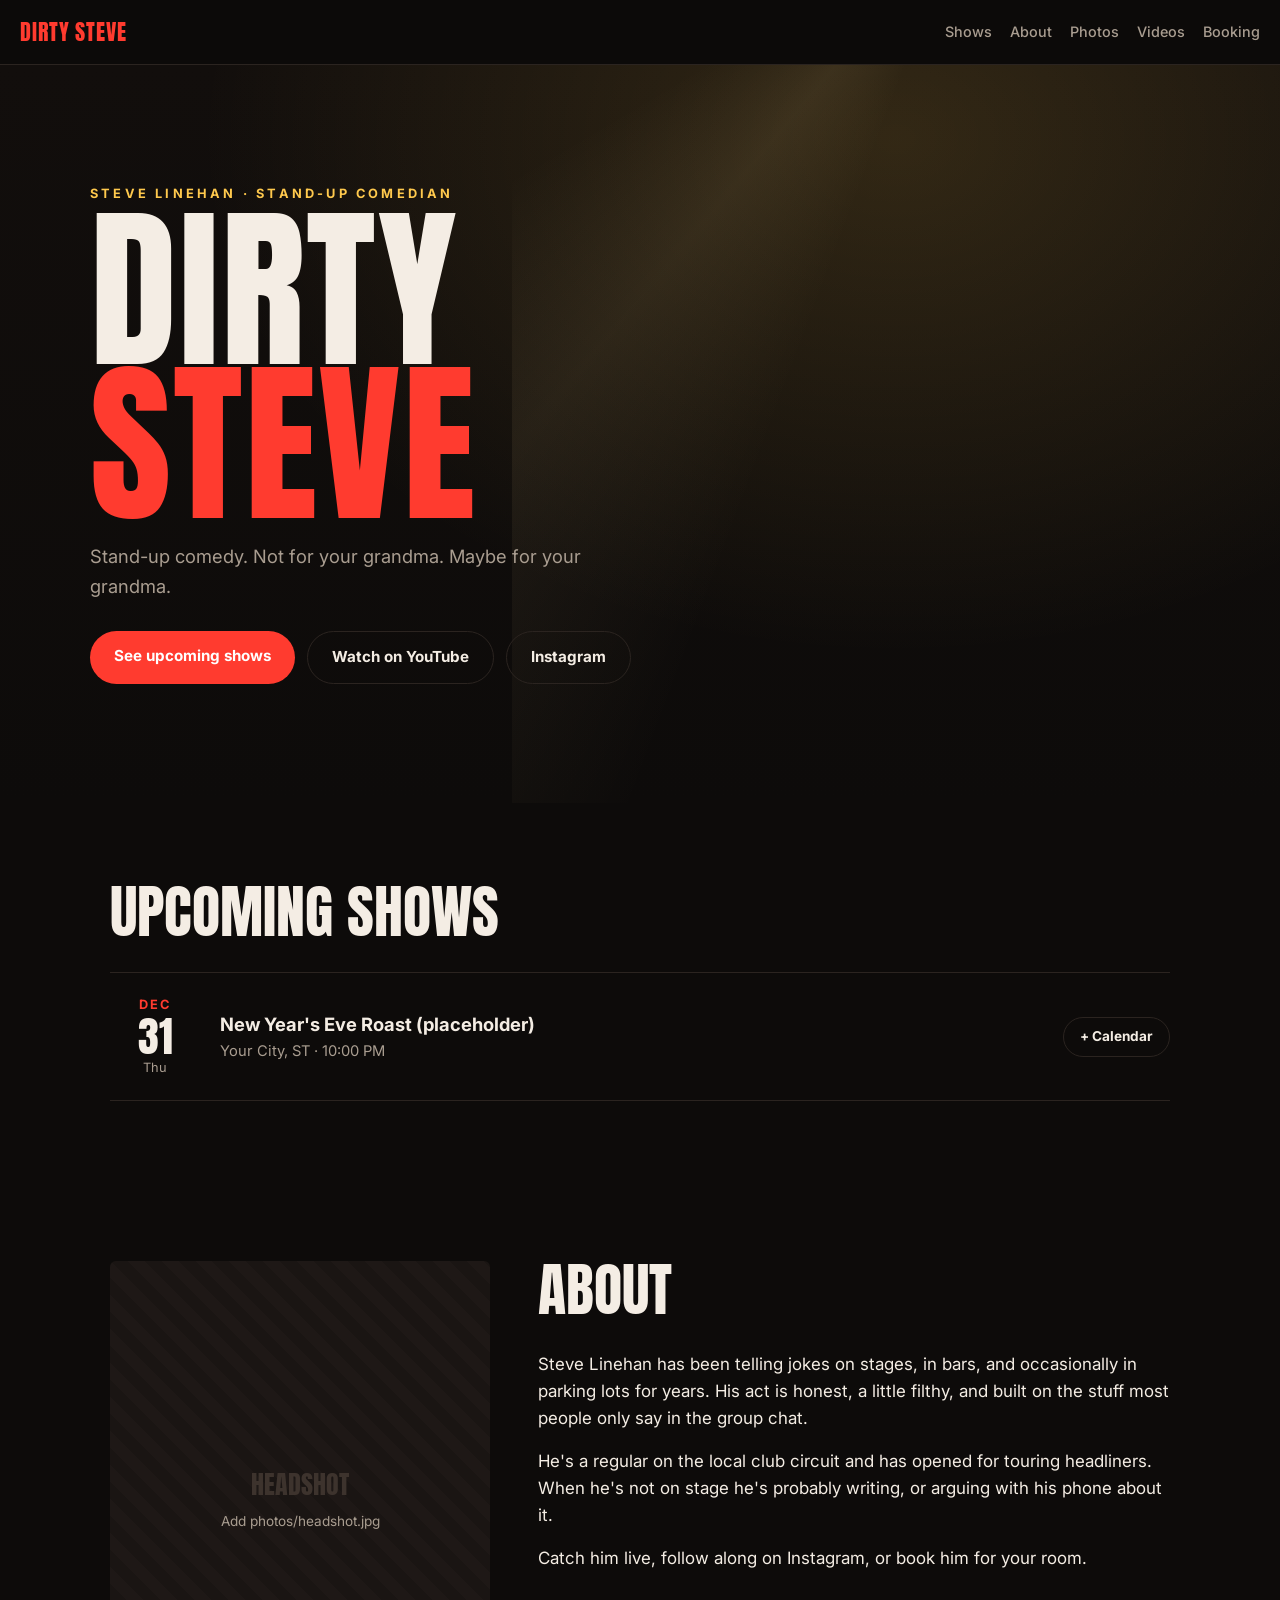
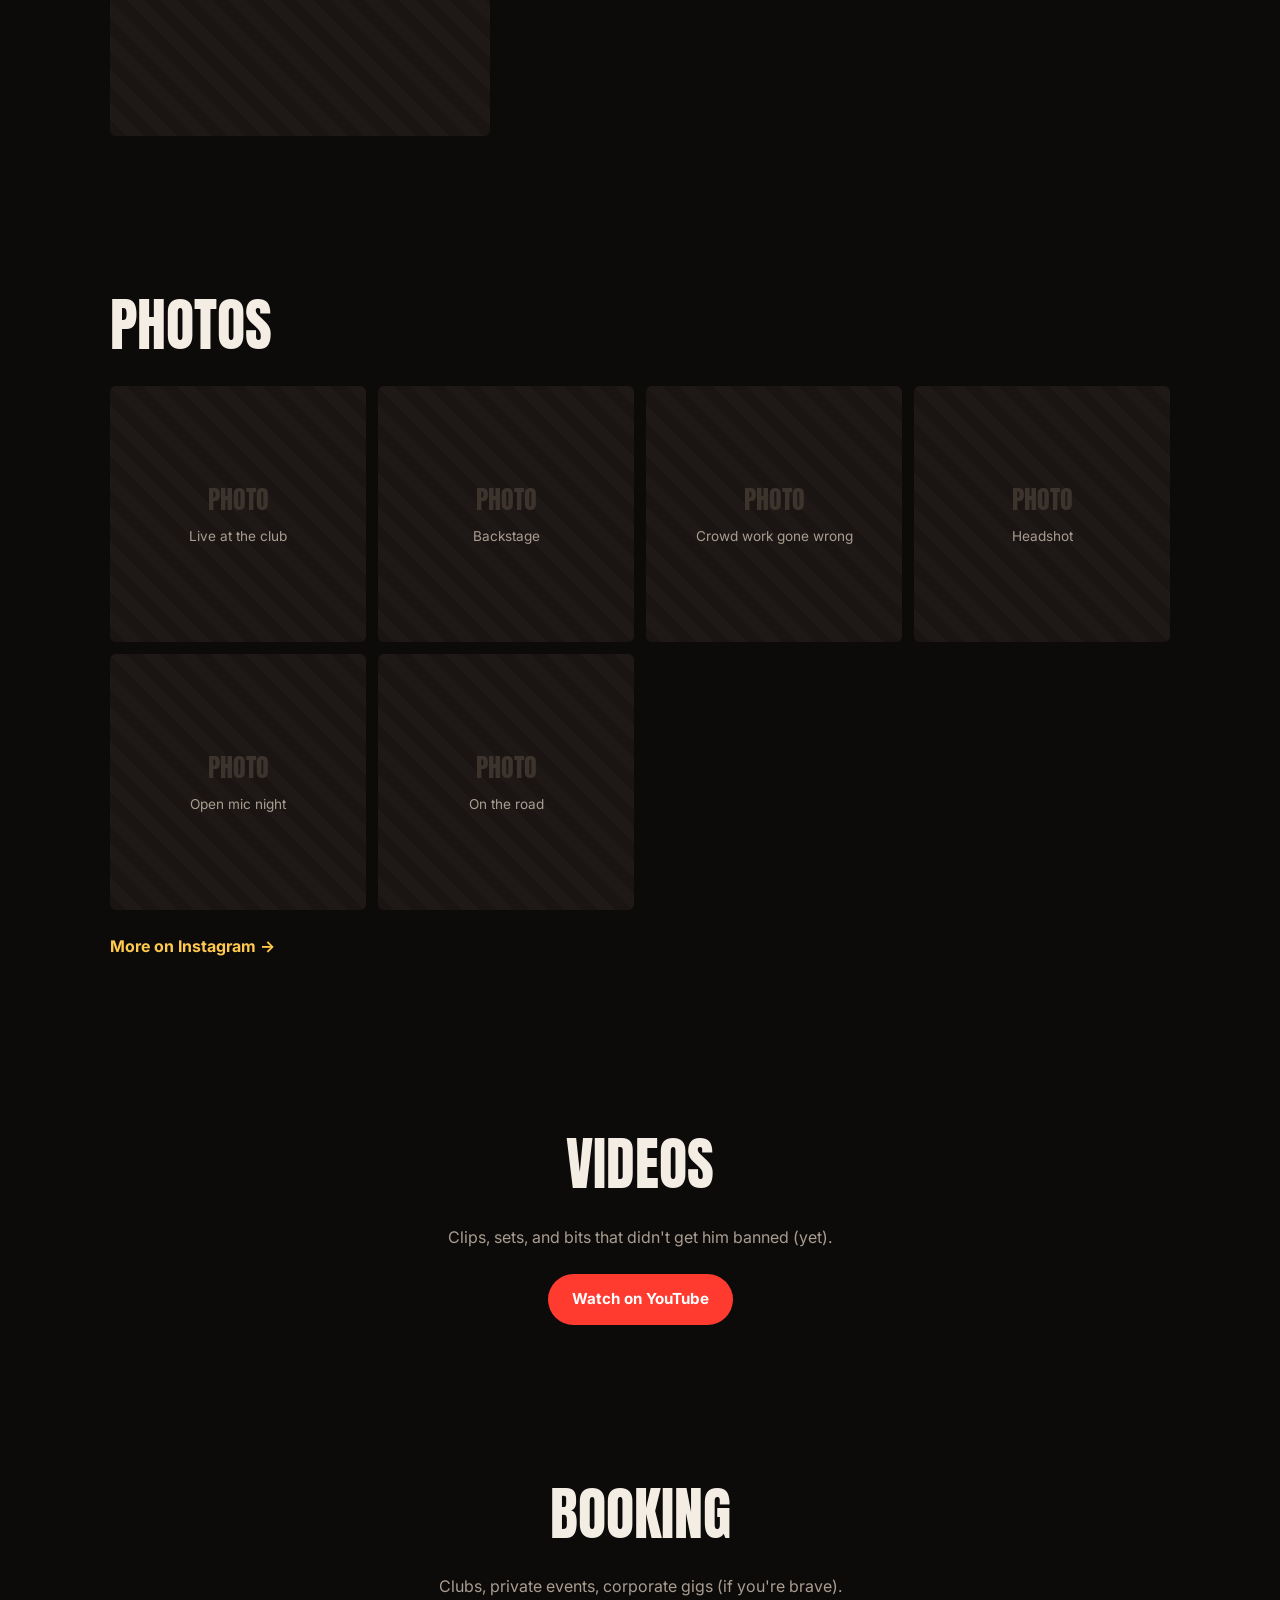
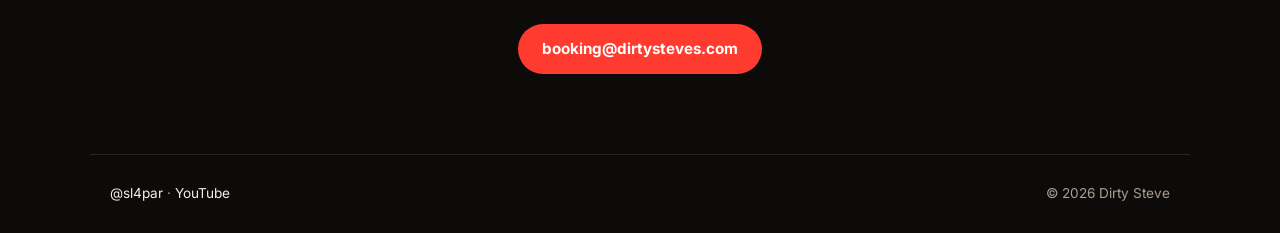
==== index.html @ 781a0a1b "Add dirtysteves.com site: shows, bio, photo gallery, videos, booking Co-Authored-By: Claude Opus 5.5" ====
<!doctype html>
<html lang="en">
<head>
  <meta charset="utf-8">
  <meta name="viewport" content="width=device-width, initial-scale=1">
  <title>Dirty Steve | Steve Linehan, Stand-up Comedy</title>
  <meta name="description" content="Dirty Steve (Steve Linehan), stand-up comedian. Upcoming shows, bio, photos and booking.">
  <meta property="og:title" content="Dirty Steve | Stand-up Comedy">
  <meta property="og:description" content="Upcoming shows, bio, photos and booking.">
  <link rel="preconnect" href="https://fonts.googleapis.com">
  <link rel="preconnect" href="https://fonts.gstatic.com" crossorigin>
  <link href="https://fonts.googleapis.com/css2?family=Anton&family=Inter:wght@400;500;700&display=swap" rel="stylesheet">
  <link rel="stylesheet" href="styles.css">
</head>
<body>
  <header class="nav">
    <a class="brand" href="#top">DIRTY STEVE</a>
    <nav>
      <a href="#shows">Shows</a>
      <a href="#about">About</a>
      <a href="#photos">Photos</a>
      <a href="#videos">Videos</a>
      <a href="#contact">Booking</a>
    </nav>
  </header>

  <main id="top">
    <section class="hero">
      <div class="hero-inner">
        <p class="kicker">Steve Linehan · Stand-up comedian</p>
        <h1>DIRTY<br><span>STEVE</span></h1>
        <p class="tagline" id="tagline"></p>
        <div class="hero-cta">
          <a class="btn btn-primary" href="#shows">See upcoming shows</a>
          <a class="btn btn-ghost" id="yt-hero" target="_blank" rel="noopener">Watch on YouTube</a>
          <a class="btn btn-ghost" id="ig-hero" target="_blank" rel="noopener">Instagram</a>
        </div>
      </div>
      <div class="spotlight" aria-hidden="true"></div>
    </section>

    <section id="shows" class="section">
      <h2 class="section-title">Upcoming shows</h2>
      <div id="show-list" class="show-list"></div>
    </section>

    <section id="about" class="section about">
      <div class="headshot" id="headshot"></div>
      <div>
        <h2 class="section-title">About</h2>
        <div id="bio" class="bio"></div>
      </div>
    </section>

    <section id="photos" class="section">
      <h2 class="section-title">Photos</h2>
      <div id="gallery" class="gallery"></div>
      <p class="more"><a id="ig-more" target="_blank" rel="noopener">More on Instagram →</a></p>
    </section>

    <section id="videos" class="section videos">
      <h2 class="section-title">Videos</h2>
      <p>Clips, sets, and bits that didn't get him banned (yet).</p>
      <a class="btn btn-primary" id="yt-btn" target="_blank" rel="noopener">Watch on YouTube</a>
    </section>

    <section id="contact" class="section contact">
      <h2 class="section-title">Booking</h2>
      <p>Clubs, private events, corporate gigs (if you're brave).</p>
      <a class="btn btn-primary" id="email-btn"></a>
    </section>
  </main>

  <footer class="footer">
    <span><a id="ig-foot" target="_blank" rel="noopener"></a> · <a id="yt-foot" target="_blank" rel="noopener">YouTube</a></span>
    <span>© <span id="year"></span> Dirty Steve</span>
  </footer>

  <div class="lightbox" id="lightbox" hidden>
    <button class="lb-close" aria-label="Close">×</button>
    <img id="lb-img" alt="">
    <p id="lb-cap"></p>
  </div>

  <script src="content.js"></script>
  <script src="script.js"></script>
</body>
</html>
---- styles.css ----
:root {
  --bg: #0d0b0a;
  --bg-2: #171311;
  --text: #f4ede4;
  --muted: #a99d90;
  --accent: #ff3b2f;
  --accent-2: #ffc94d;
  --line: #2b2420;
  --display: "Anton", Impact, "Arial Narrow", sans-serif;
  --body: "Inter", system-ui, -apple-system, sans-serif;
}

* { box-sizing: border-box; }
html { scroll-behavior: smooth; }
body {
  margin: 0;
  background: var(--bg);
  color: var(--text);
  font-family: var(--body);
  line-height: 1.6;
}
a { color: inherit; }
img { max-width: 100%; display: block; }

/* Nav */
.nav {
  position: sticky; top: 0; z-index: 10;
  display: flex; justify-content: space-between; align-items: center;
  padding: 14px 20px;
  background: rgba(13, 11, 10, 0.88);
  backdrop-filter: blur(8px);
  border-bottom: 1px solid var(--line);
}
.brand { font-family: var(--display); font-size: 1.4rem; letter-spacing: .04em; text-decoration: none; color: var(--accent); }
.nav nav { display: flex; gap: 18px; }
.nav nav a { text-decoration: none; font-size: .9rem; font-weight: 500; color: var(--muted); }
.nav nav a:hover { color: var(--text); }

/* Hero */
.hero {
  position: relative; overflow: hidden;
  min-height: 82vh;
  display: flex; align-items: center;
  padding: 60px 20px;
  background:
    radial-gradient(ellipse at 70% 10%, rgba(255, 201, 77, .14), transparent 55%),
    linear-gradient(180deg, #120e0c 0%, var(--bg) 100%);
}
.hero-inner { position: relative; z-index: 2; max-width: 1100px; margin: 0 auto; width: 100%; }
.kicker { color: var(--accent-2); text-transform: uppercase; letter-spacing: .25em; font-size: .8rem; font-weight: 700; margin: 0 0 8px; }
.hero h1 {
  font-family: var(--display); font-weight: 400;
  font-size: clamp(4.5rem, 17vw, 11rem);
  line-height: .88; margin: 0; letter-spacing: .01em;
}
.hero h1 span { color: var(--accent); }
.tagline { font-size: 1.15rem; color: var(--muted); max-width: 520px; margin: 20px 0 30px; }
.hero-cta { display: flex; gap: 12px; flex-wrap: wrap; }
.spotlight {
  position: absolute; top: -20%; right: -10%;
  width: 70vw; height: 140%;
  background: conic-gradient(from 200deg at 50% 0%, transparent 0deg, rgba(255, 220, 150, .07) 20deg, transparent 40deg);
  pointer-events: none;
}

.btn {
  display: inline-block; padding: 13px 24px; border-radius: 999px;
  font-weight: 700; text-decoration: none; font-size: .95rem;
  transition: transform .15s ease, background .15s ease;
}
.btn:hover { transform: translateY(-2px); }
.btn-primary { background: var(--accent); color: #fff; }
.btn-primary:hover { background: #ff5247; }
.btn-ghost { border: 1px solid var(--line); color: var(--text); }
.btn-ghost:hover { border-color: var(--muted); }
.btn-small { padding: 8px 16px; font-size: .85rem; }

/* Sections */
.section { max-width: 1100px; margin: 0 auto; padding: 80px 20px; }
.section-title {
  font-family: var(--display); font-weight: 400;
  font-size: clamp(2.4rem, 6vw, 3.6rem);
  text-transform: uppercase; margin: 0 0 32px; line-height: 1;
}

/* Shows */
.show-list { border-top: 1px solid var(--line); }
.show {
  display: grid; grid-template-columns: 90px 1fr auto;
  gap: 20px; align-items: center;
  padding: 22px 0; border-bottom: 1px solid var(--line);
}
.show-date { text-align: center; }
.show-date .m { color: var(--accent); text-transform: uppercase; font-weight: 700; font-size: .8rem; letter-spacing: .15em; }
.show-date .d { font-family: var(--display); font-size: 2.6rem; line-height: 1; }
.show-date .w { color: var(--muted); font-size: .8rem; }
.show-venue { font-weight: 700; font-size: 1.15rem; }
.show-meta { color: var(--muted); font-size: .92rem; }
.show-note { display: inline-block; margin-top: 6px; font-size: .75rem; font-weight: 700; text-transform: uppercase; letter-spacing: .1em; color: var(--accent-2); }
.show-actions { display: flex; gap: 8px; flex-wrap: wrap; justify-content: flex-end; }
.empty { color: var(--muted); padding: 30px 0; }

/* About */
.about { display: grid; grid-template-columns: minmax(0, 380px) 1fr; gap: 48px; align-items: start; }
.headshot { aspect-ratio: 4 / 5; border-radius: 6px; overflow: hidden; background: var(--bg-2); }
.headshot img { width: 100%; height: 100%; object-fit: cover; }
.bio p { margin: 0 0 16px; font-size: 1.06rem; }

/* Gallery */
.gallery { display: grid; grid-template-columns: repeat(auto-fill, minmax(240px, 1fr)); gap: 12px; }
.tile {
  position: relative; aspect-ratio: 1; overflow: hidden; border-radius: 6px;
  background: var(--bg-2); cursor: pointer; border: 0; padding: 0; color: inherit; font: inherit;
}
.tile img { width: 100%; height: 100%; object-fit: cover; transition: transform .3s ease; }
.tile:hover img { transform: scale(1.04); }
.tile .cap {
  position: absolute; left: 0; right: 0; bottom: 0; padding: 30px 12px 10px;
  background: linear-gradient(transparent, rgba(0,0,0,.75));
  font-size: .85rem; text-align: left; opacity: 0; transition: opacity .2s;
}
.tile:hover .cap, .tile:focus .cap { opacity: 1; }
.placeholder {
  width: 100%; height: 100%;
  display: flex; flex-direction: column; align-items: center; justify-content: center; gap: 6px;
  background: repeating-linear-gradient(45deg, #1a1513, #1a1513 12px, #1e1816 12px, #1e1816 24px);
  color: var(--muted); font-size: .85rem; text-align: center; padding: 12px;
}
.placeholder b { font-family: var(--display); font-weight: 400; font-size: 1.6rem; color: #3d332d; }
.more { margin-top: 24px; }
.more a { color: var(--accent-2); text-decoration: none; font-weight: 700; cursor: pointer; }

/* Videos */
.videos { text-align: center; }
.videos p { color: var(--muted); margin: 0 0 24px; }

/* Contact */
.contact { text-align: center; }
.contact p { color: var(--muted); margin: 0 0 24px; }

.footer {
  border-top: 1px solid var(--line);
  padding: 28px 20px; display: flex; justify-content: space-between; flex-wrap: wrap; gap: 10px;
  color: var(--muted); font-size: .85rem; max-width: 1100px; margin: 0 auto;
}
.footer a { text-decoration: none; color: var(--text); }

/* Lightbox */
.lightbox {
  position: fixed; inset: 0; z-index: 50; background: rgba(0,0,0,.92);
  display: flex; flex-direction: column; align-items: center; justify-content: center; padding: 20px;
}
.lightbox[hidden] { display: none; }
.lightbox img { max-height: 80vh; border-radius: 4px; }
.lightbox p { color: var(--muted); }
.lb-close { position: absolute; top: 12px; right: 18px; background: none; border: 0; color: #fff; font-size: 2.4rem; cursor: pointer; }

@media (max-width: 720px) {
  .nav nav { gap: 12px; }
  .nav nav a { font-size: .8rem; }
  .brand { font-size: 1.1rem; }
  .show { grid-template-columns: 64px 1fr; }
  .show-actions { grid-column: 2; justify-content: flex-start; }
  .about { grid-template-columns: 1fr; gap: 28px; }
  .headshot { max-width: 320px; }
  .section { padding: 60px 16px; }
  .gallery { grid-template-columns: repeat(2, 1fr); gap: 8px; }
}
@media (max-width: 400px) {
  .nav nav a:nth-child(2), .nav nav a:nth-child(4) { display: none; }
}
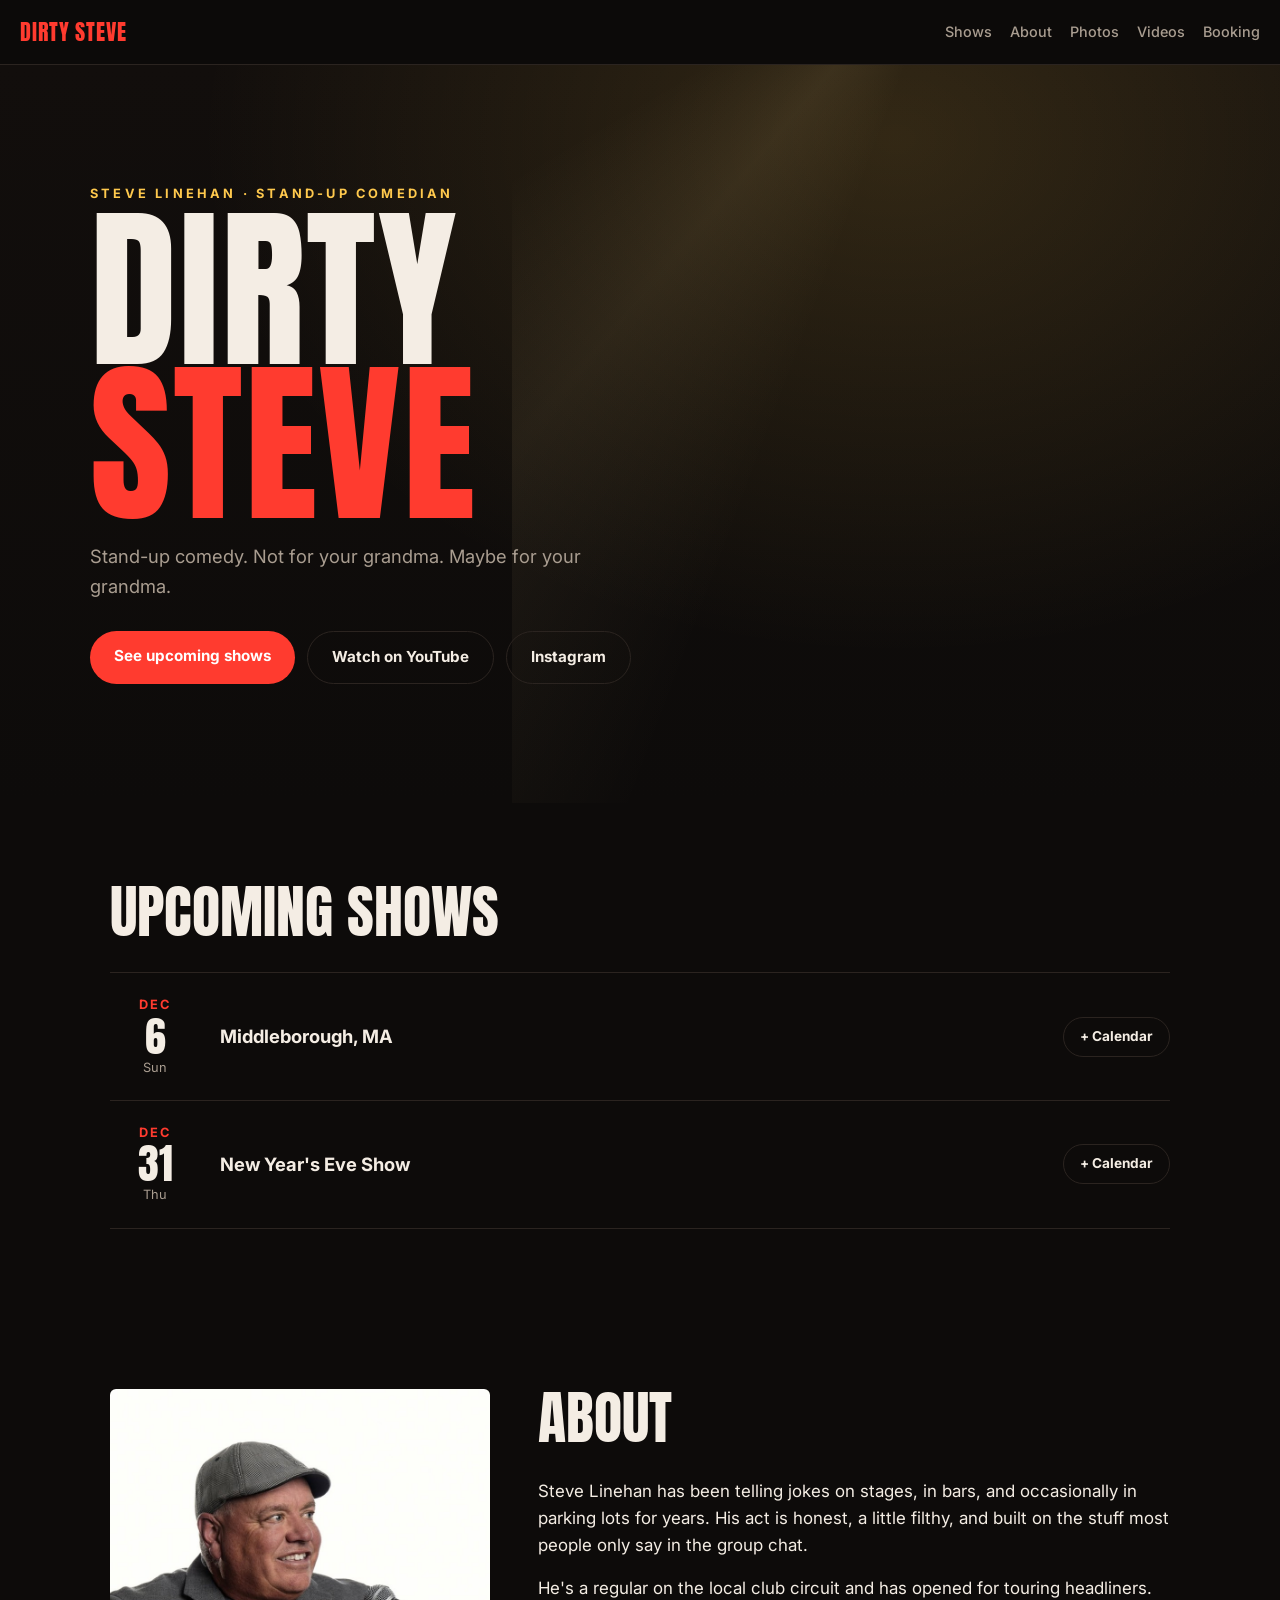
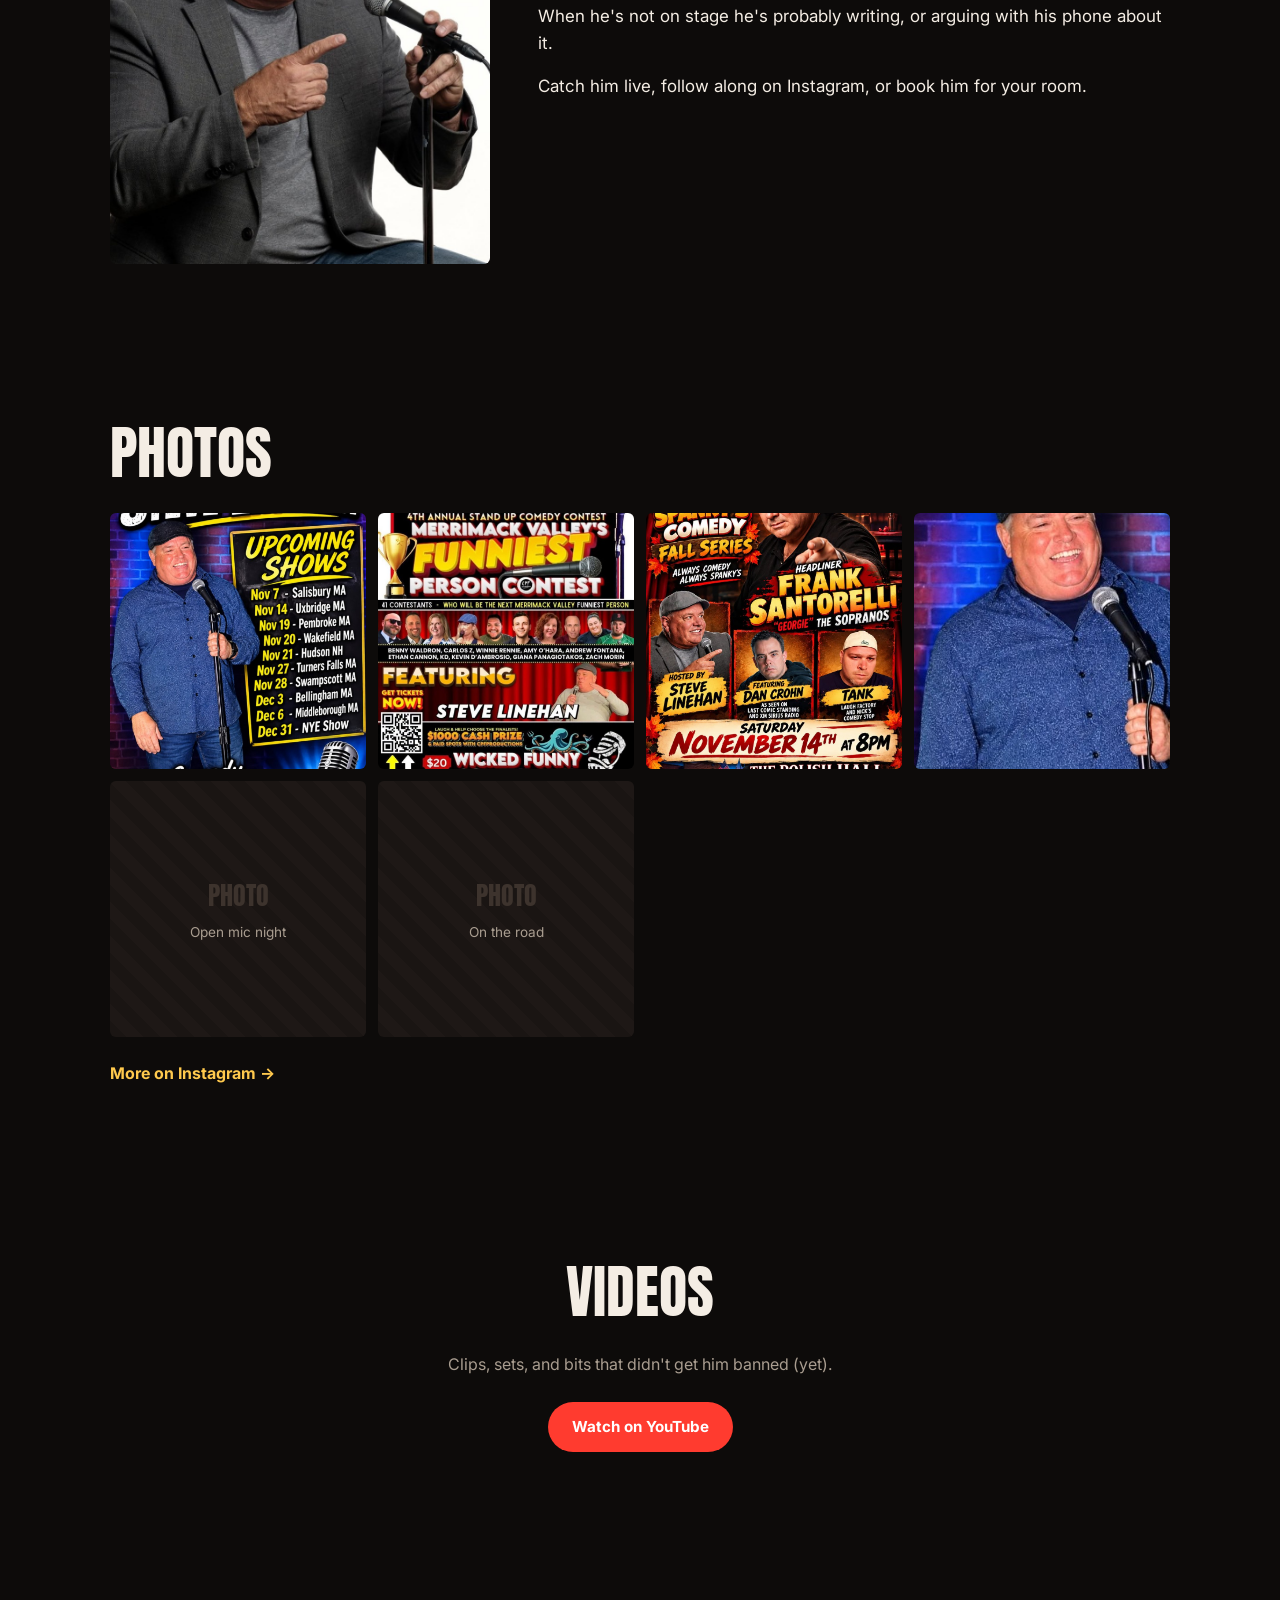
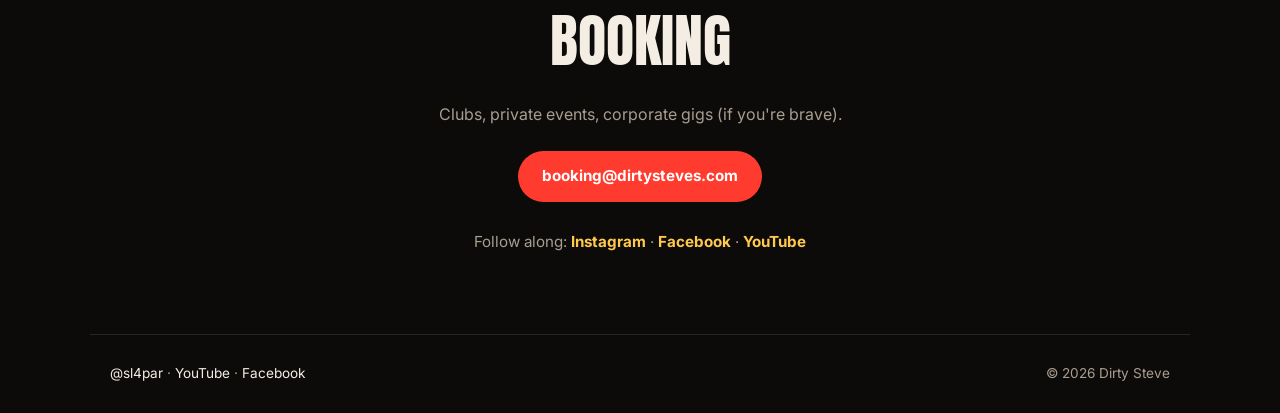
==== commit a1f722b9: "Use studio photo as headshot, add on-stage photo to gallery, add Facebook links Co-Authored-By: Clau" ====
--- a/index.html
+++ b/index.html
@@ -68,11 +68,12 @@
       <h2 class="section-title">Booking</h2>
       <p>Clubs, private events, corporate gigs (if you're brave).</p>
       <a class="btn btn-primary" id="email-btn"></a>
+      <p class="socials">Follow along: <a id="ig-contact" target="_blank" rel="noopener">Instagram</a> · <a id="fb-contact" target="_blank" rel="noopener">Facebook</a> · <a id="yt-contact" target="_blank" rel="noopener">YouTube</a></p>
     </section>
   </main>
 
   <footer class="footer">
-    <span><a id="ig-foot" target="_blank" rel="noopener"></a> · <a id="yt-foot" target="_blank" rel="noopener">YouTube</a></span>
+    <span><a id="ig-foot" target="_blank" rel="noopener"></a> · <a id="yt-foot" target="_blank" rel="noopener">YouTube</a> · <a id="fb-foot" target="_blank" rel="noopener">Facebook</a></span>
     <span>© <span id="year"></span> Dirty Steve</span>
   </footer>
 
--- a/styles.css
+++ b/styles.css
@@ -135,6 +135,8 @@
 .videos p { color: var(--muted); margin: 0 0 24px; }
 
 /* Contact */
+.contact .socials { margin: 28px 0 0; font-size: .95rem; }
+.contact .socials a { color: var(--accent-2); text-decoration: none; font-weight: 700; }
 .contact { text-align: center; }
 .contact p { color: var(--muted); margin: 0 0 24px; }
 
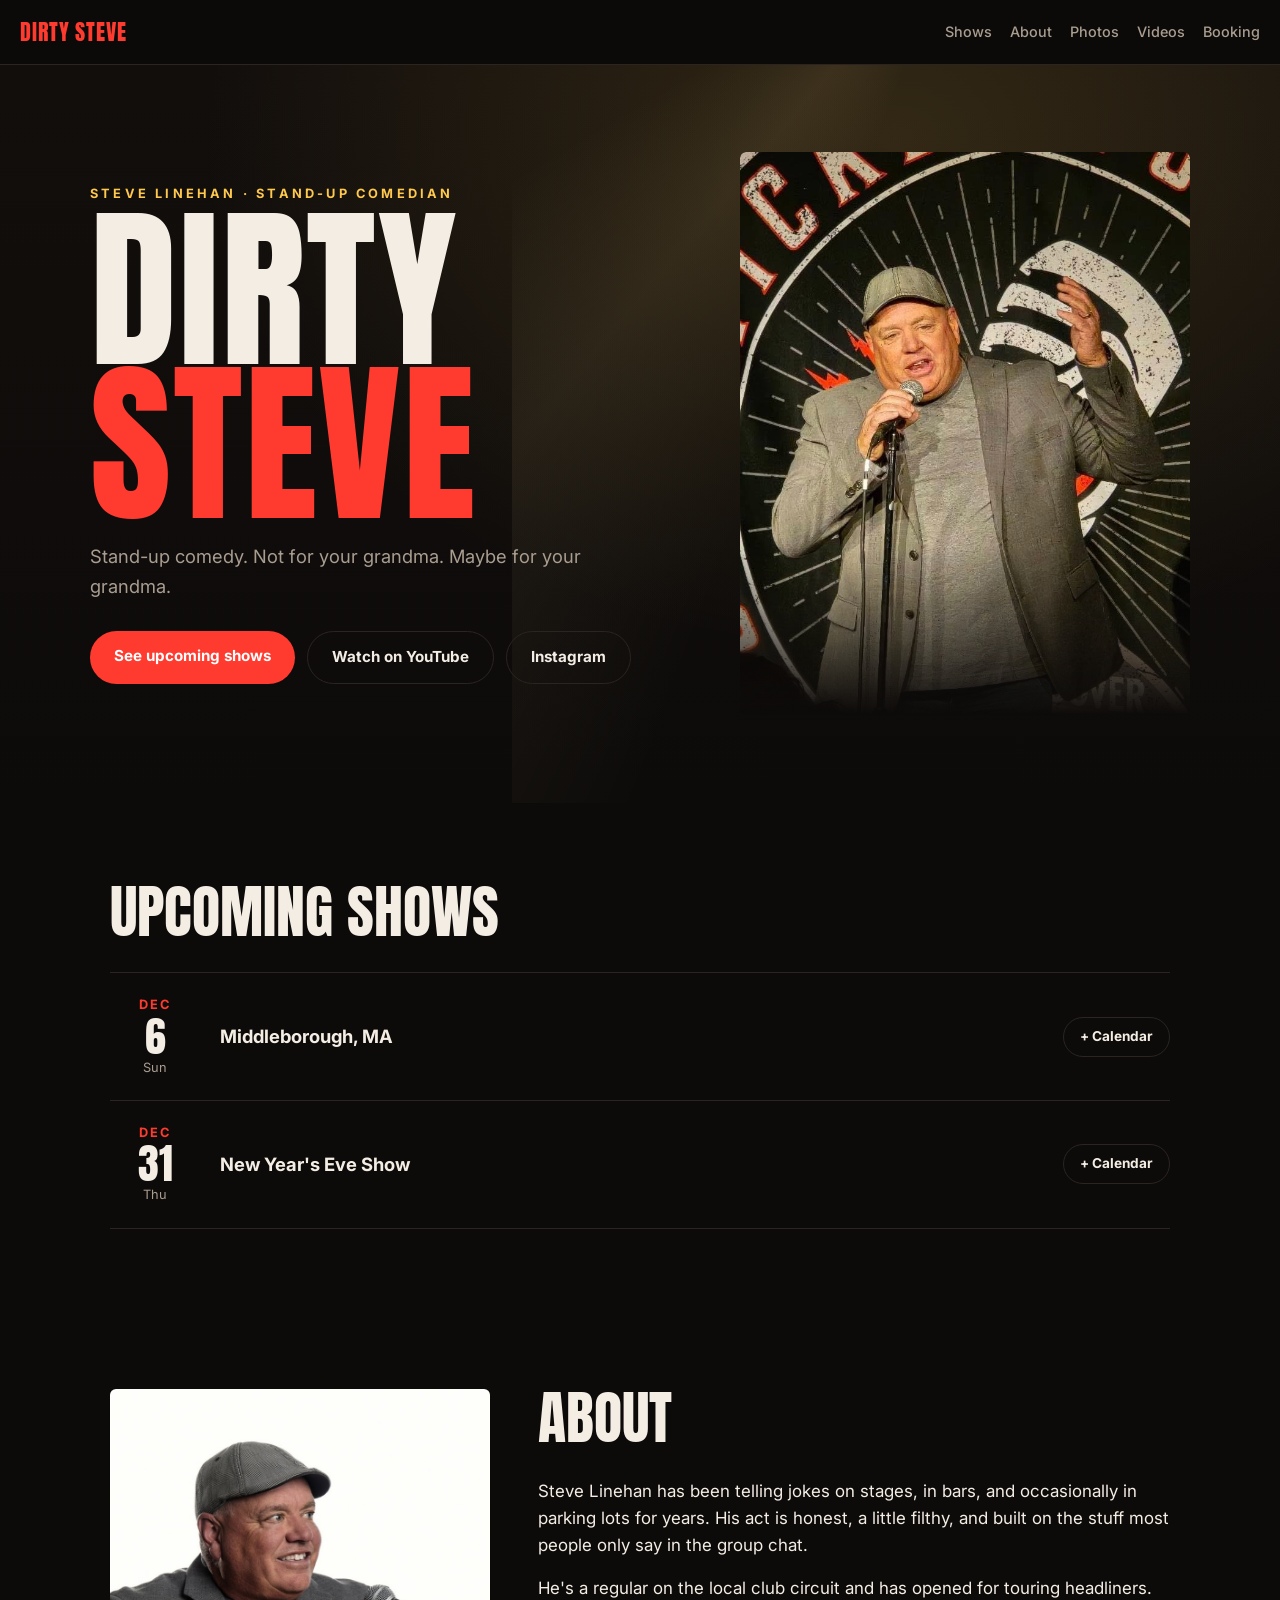
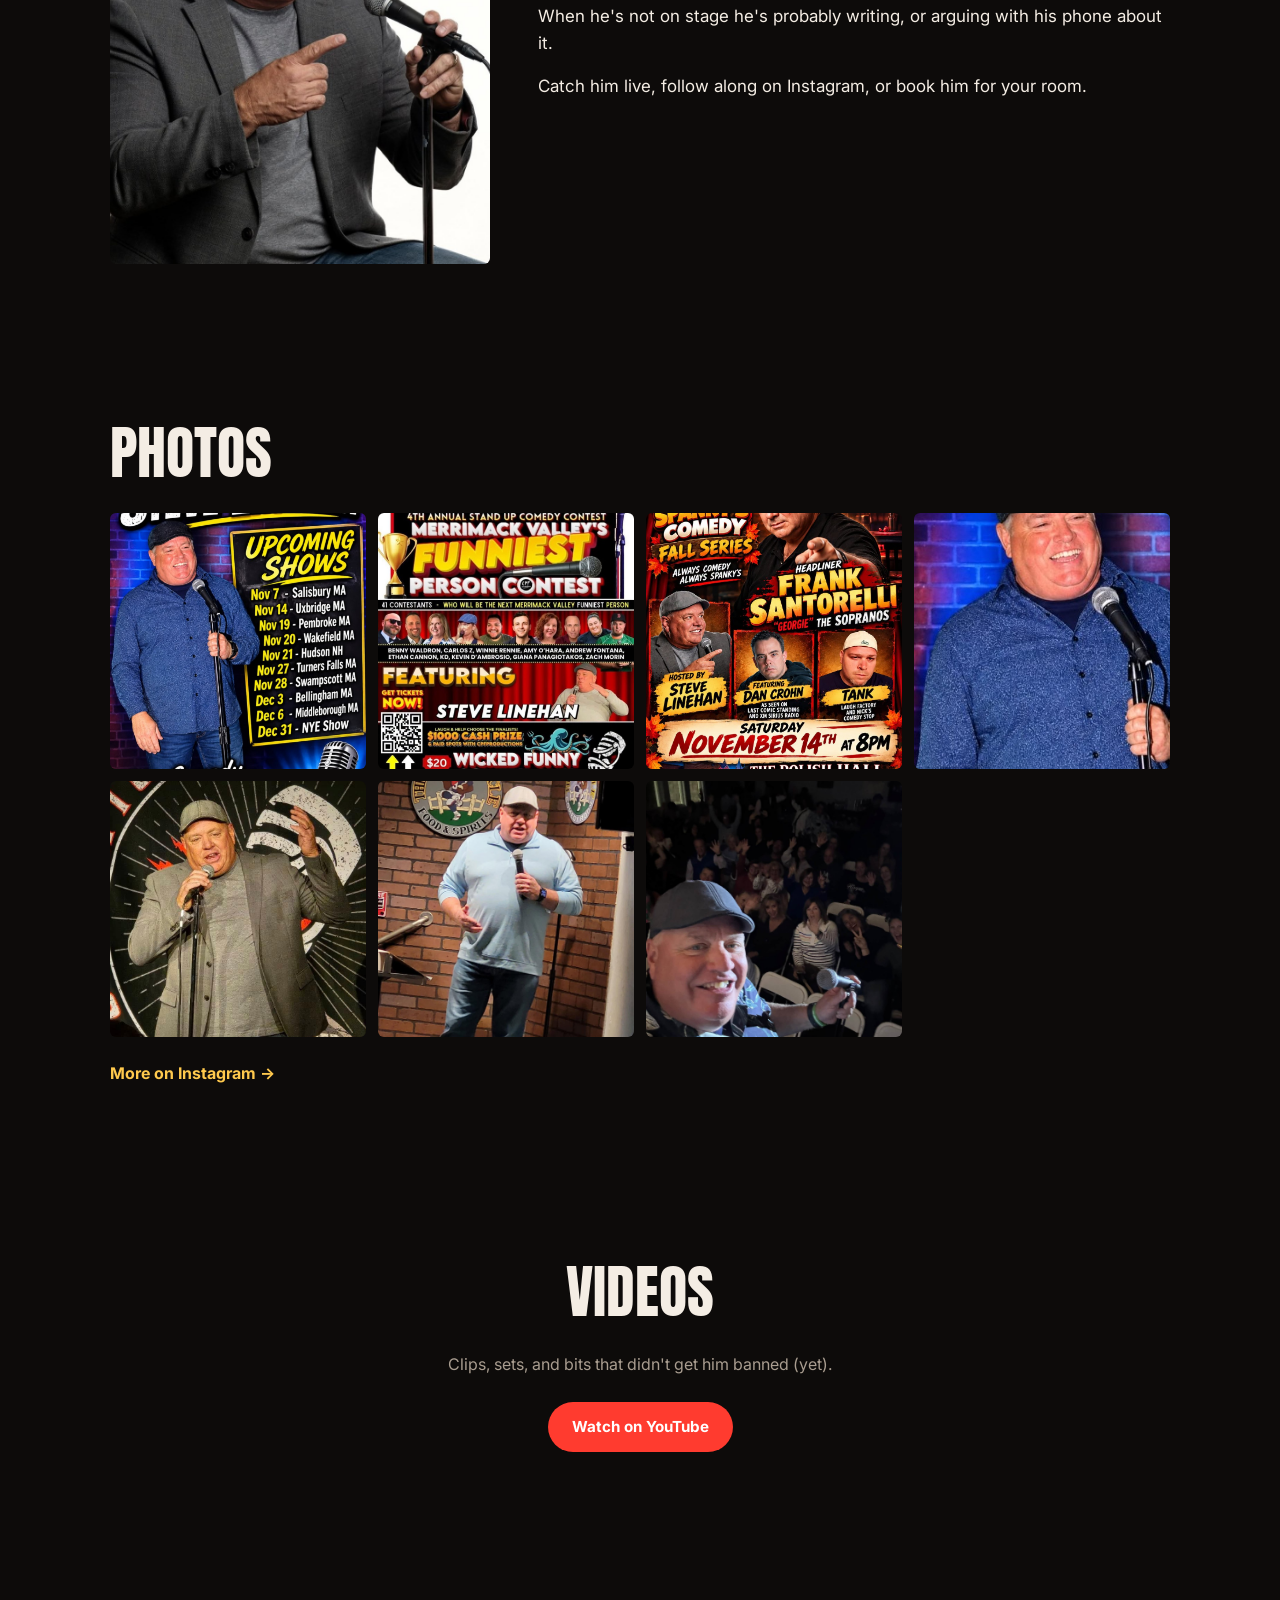
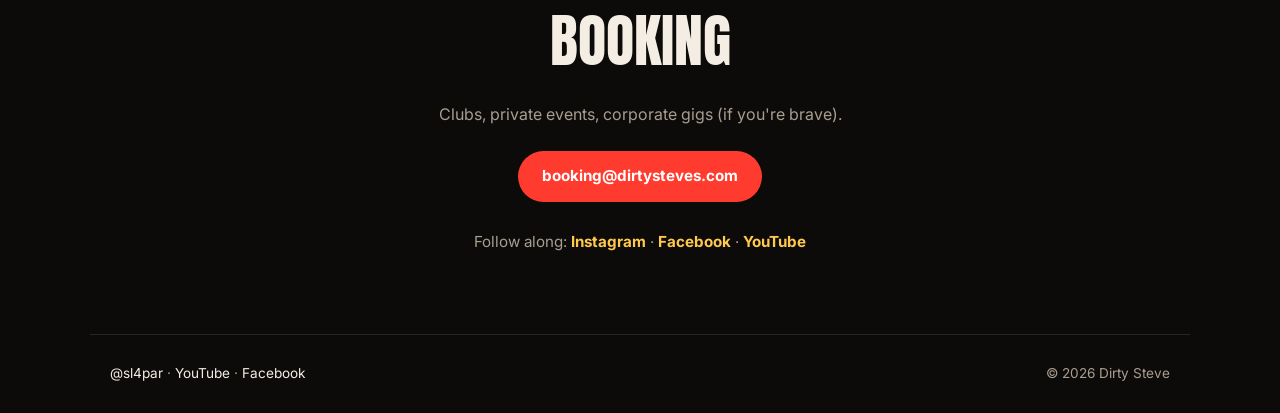
==== commit 14db29c4: "Add Steve's on-stage photo to the top of the page Co-Authored-By: Claude Opus 5.5 <noreply@anthropic" ====
--- a/index.html
+++ b/index.html
@@ -27,6 +27,7 @@
   <main id="top">
     <section class="hero">
       <div class="hero-inner">
+        <div class="hero-text">
         <p class="kicker">Steve Linehan · Stand-up comedian</p>
         <h1>DIRTY<br><span>STEVE</span></h1>
         <p class="tagline" id="tagline"></p>
@@ -35,6 +36,8 @@
           <a class="btn btn-ghost" id="yt-hero" target="_blank" rel="noopener">Watch on YouTube</a>
           <a class="btn btn-ghost" id="ig-hero" target="_blank" rel="noopener">Instagram</a>
         </div>
+        </div>
+        <div class="hero-photo" id="hero-photo"></div>
       </div>
       <div class="spotlight" aria-hidden="true"></div>
     </section>
--- a/styles.css
+++ b/styles.css
@@ -46,7 +46,17 @@
     radial-gradient(ellipse at 70% 10%, rgba(255, 201, 77, .14), transparent 55%),
     linear-gradient(180deg, #120e0c 0%, var(--bg) 100%);
 }
-.hero-inner { position: relative; z-index: 2; max-width: 1100px; margin: 0 auto; width: 100%; }
+.hero-inner {
+  position: relative; z-index: 2; max-width: 1100px; margin: 0 auto; width: 100%;
+  display: grid; grid-template-columns: minmax(0, 1.15fr) minmax(0, .85fr); gap: 40px; align-items: center;
+}
+.hero-photo { position: relative; aspect-ratio: 4 / 5; max-width: 100%; }
+.hero-photo img {
+  width: 100%; height: 100%; object-fit: cover; object-position: center top; border-radius: 6px;
+  -webkit-mask-image: linear-gradient(to bottom, #000 70%, transparent 100%);
+          mask-image: linear-gradient(to bottom, #000 70%, transparent 100%);
+}
+
 .kicker { color: var(--accent-2); text-transform: uppercase; letter-spacing: .25em; font-size: .8rem; font-weight: 700; margin: 0 0 8px; }
 .hero h1 {
   font-family: var(--display); font-weight: 400;
@@ -158,6 +168,9 @@
 .lb-close { position: absolute; top: 12px; right: 18px; background: none; border: 0; color: #fff; font-size: 2.4rem; cursor: pointer; }
 
 @media (max-width: 720px) {
+  .hero { min-height: 0; padding-top: 28px; }
+  .hero-inner { grid-template-columns: 1fr; gap: 8px; }
+  .hero-photo { order: -1; aspect-ratio: 1 / 1; max-height: 52vh; margin: 0 auto; width: 100%; }
   .nav nav { gap: 12px; }
   .nav nav a { font-size: .8rem; }
   .brand { font-size: 1.1rem; }
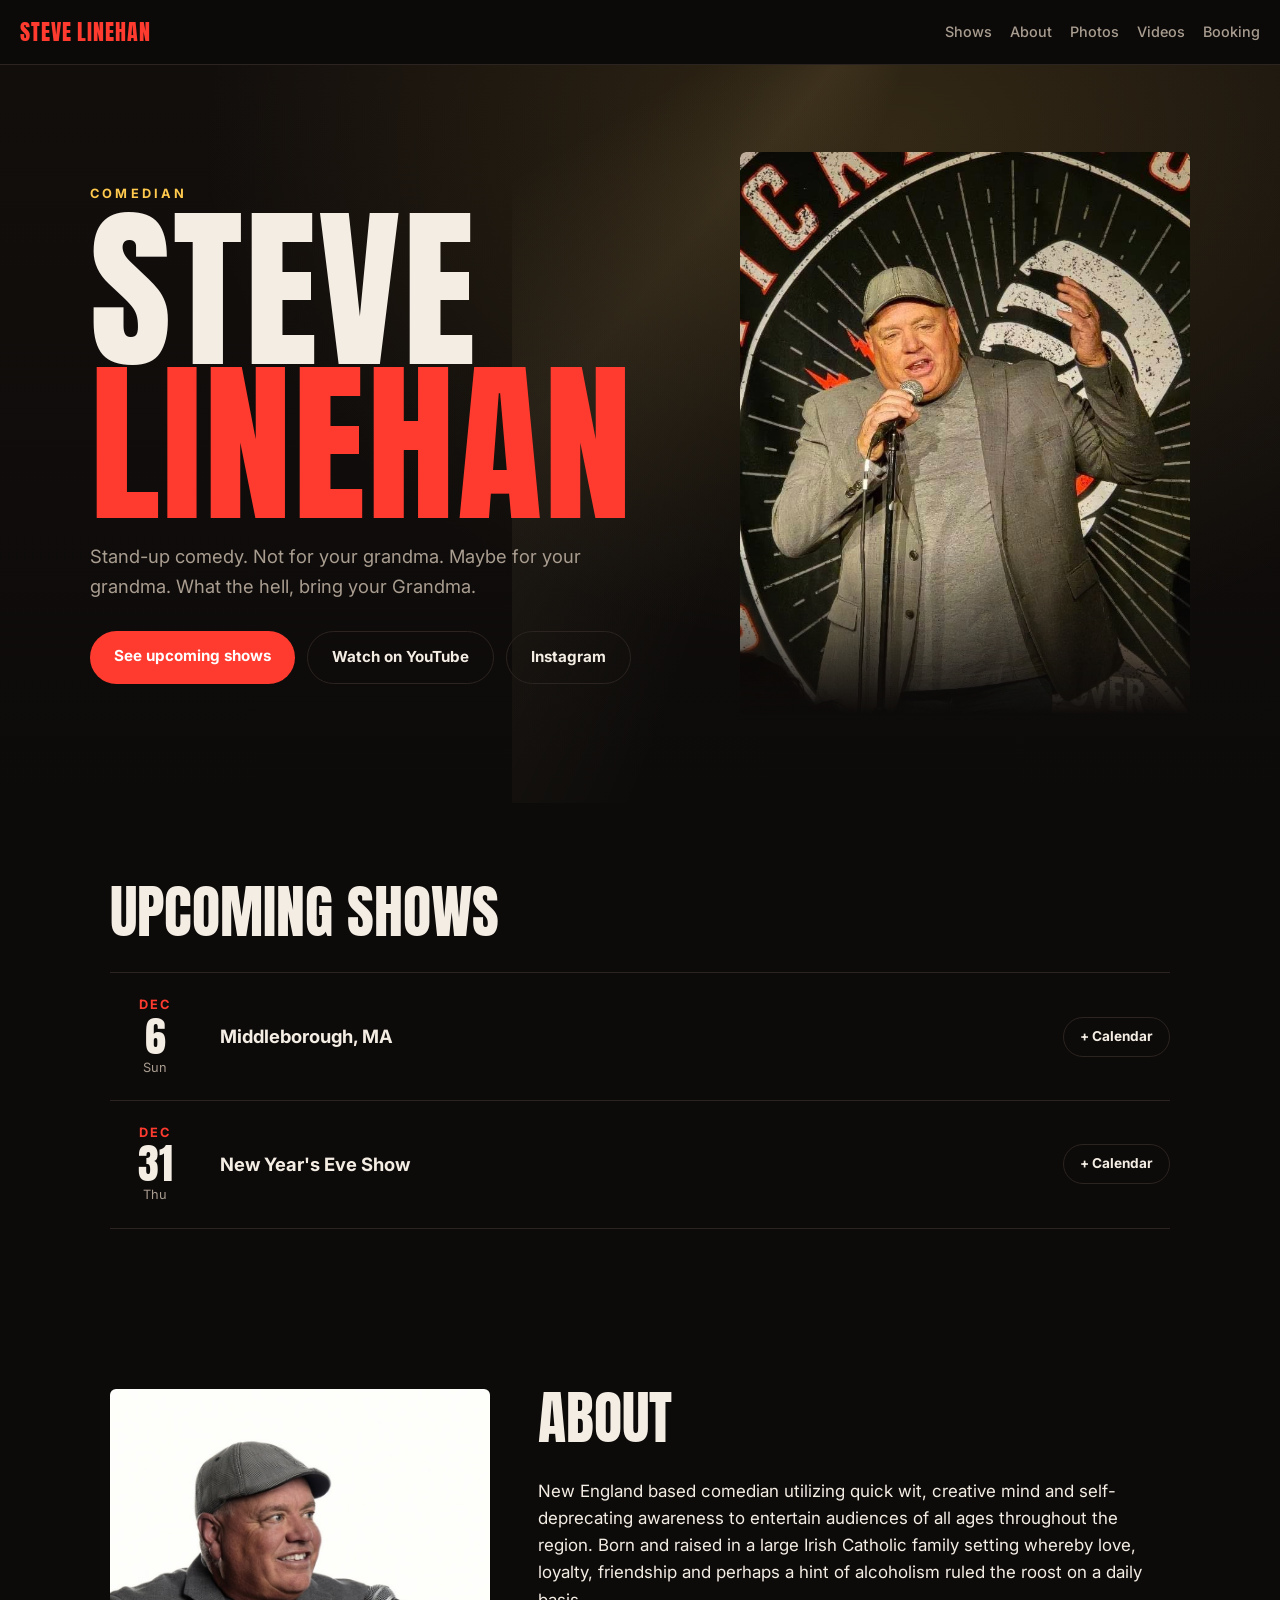
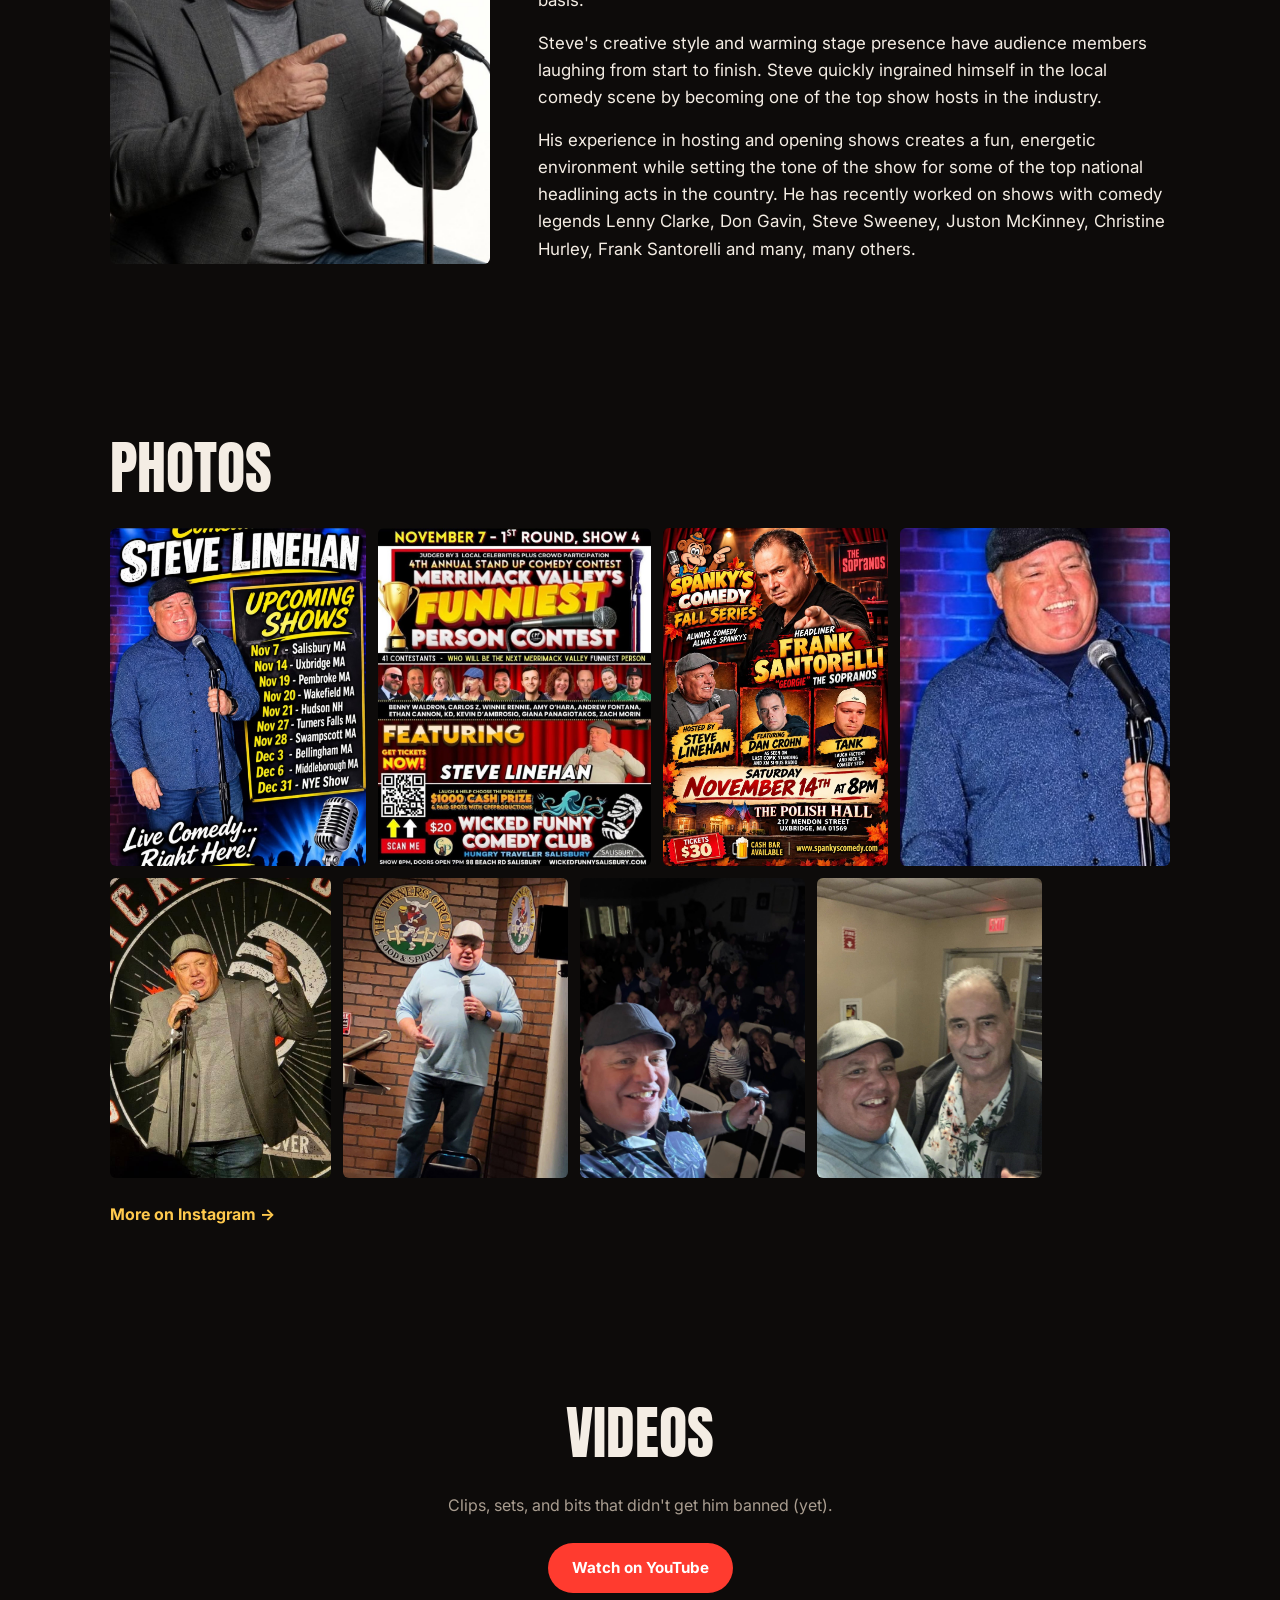
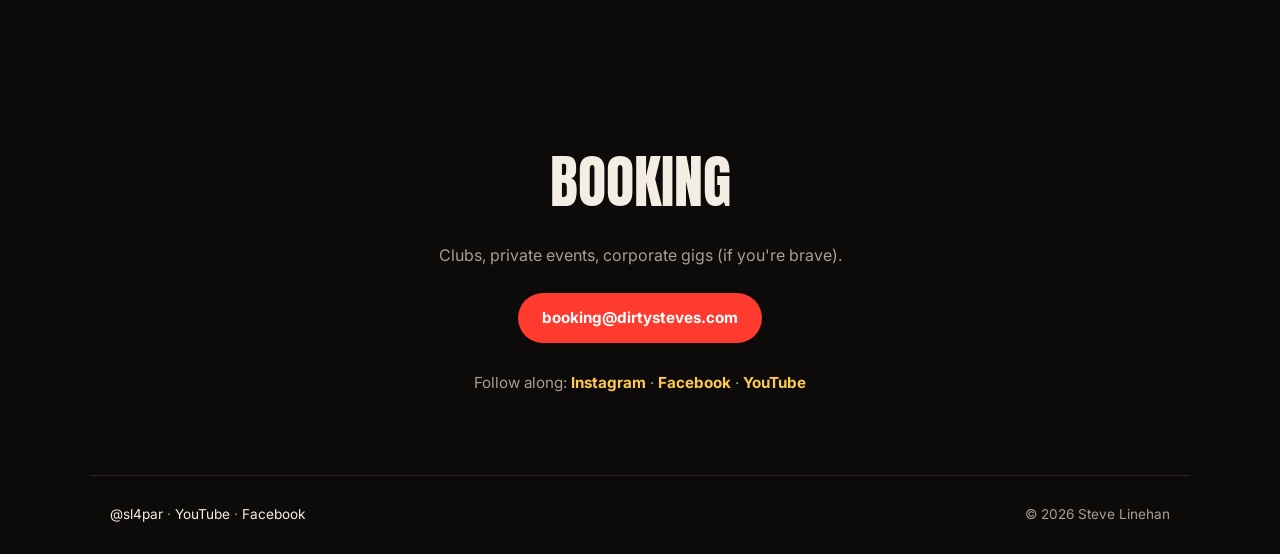
==== commit cf07a4db: "Brand the site as Comedian Steve Linehan instead of Dirty Steve; extend grandma tagline Co-Authored-" ====
--- a/index.html
+++ b/index.html
@@ -3,9 +3,9 @@
 <head>
   <meta charset="utf-8">
   <meta name="viewport" content="width=device-width, initial-scale=1">
-  <title>Dirty Steve | Steve Linehan, Stand-up Comedy</title>
-  <meta name="description" content="Dirty Steve (Steve Linehan), stand-up comedian. Upcoming shows, bio, photos and booking.">
-  <meta property="og:title" content="Dirty Steve | Stand-up Comedy">
+  <title>Comedian Steve Linehan</title>
+  <meta name="description" content="Comedian Steve Linehan. Upcoming shows, bio, photos and booking.">
+  <meta property="og:title" content="Comedian Steve Linehan">
   <meta property="og:description" content="Upcoming shows, bio, photos and booking.">
   <link rel="preconnect" href="https://fonts.googleapis.com">
   <link rel="preconnect" href="https://fonts.gstatic.com" crossorigin>
@@ -14,7 +14,7 @@
 </head>
 <body>
   <header class="nav">
-    <a class="brand" href="#top">DIRTY STEVE</a>
+    <a class="brand" href="#top">STEVE LINEHAN</a>
     <nav>
       <a href="#shows">Shows</a>
       <a href="#about">About</a>
@@ -28,8 +28,8 @@
     <section class="hero">
       <div class="hero-inner">
         <div class="hero-text">
-        <p class="kicker">Steve Linehan · Stand-up comedian</p>
-        <h1>DIRTY<br><span>STEVE</span></h1>
+        <p class="kicker">Comedian</p>
+        <h1>STEVE<br><span>LINEHAN</span></h1>
         <p class="tagline" id="tagline"></p>
         <div class="hero-cta">
           <a class="btn btn-primary" href="#shows">See upcoming shows</a>
@@ -77,7 +77,7 @@
 
   <footer class="footer">
     <span><a id="ig-foot" target="_blank" rel="noopener"></a> · <a id="yt-foot" target="_blank" rel="noopener">YouTube</a> · <a id="fb-foot" target="_blank" rel="noopener">Facebook</a></span>
-    <span>© <span id="year"></span> Dirty Steve</span>
+    <span>© <span id="year"></span> Steve Linehan</span>
   </footer>
 
   <div class="lightbox" id="lightbox" hidden>
--- a/styles.css
+++ b/styles.css
@@ -107,6 +107,7 @@
 .show-venue { font-weight: 700; font-size: 1.15rem; }
 .show-meta { color: var(--muted); font-size: .92rem; }
 .show-note { display: inline-block; margin-top: 6px; font-size: .75rem; font-weight: 700; text-transform: uppercase; letter-spacing: .1em; color: var(--accent-2); }
+.show-hint { margin-top: 6px; font-size: .85rem; color: var(--muted); font-style: italic; }
 .show-actions { display: flex; gap: 8px; flex-wrap: wrap; justify-content: flex-end; }
 .empty { color: var(--muted); padding: 30px 0; }
 
@@ -117,12 +118,16 @@
 .bio p { margin: 0 0 16px; font-size: 1.06rem; }
 
 /* Gallery */
-.gallery { display: grid; grid-template-columns: repeat(auto-fill, minmax(240px, 1fr)); gap: 12px; }
+/* Justified rows: every photo shows uncropped at its own shape, rows fill the width */
+.gallery { display: flex; flex-wrap: wrap; align-items: flex-start; gap: 12px; --row: 300px; }
+.gallery::after { content: ""; flex-grow: 999; }
 .tile {
-  position: relative; aspect-ratio: 1; overflow: hidden; border-radius: 6px;
+  position: relative; display: block; flex: 1 1 var(--row); height: var(--row); max-width: 100%;
+  overflow: hidden; border-radius: 6px;
   background: var(--bg-2); cursor: pointer; border: 0; padding: 0; color: inherit; font: inherit;
 }
 .tile img { width: 100%; height: 100%; object-fit: cover; transition: transform .3s ease; }
+.tile .placeholder { aspect-ratio: 1; }
 .tile:hover img { transform: scale(1.04); }
 .tile .cap {
   position: absolute; left: 0; right: 0; bottom: 0; padding: 30px 12px 10px;
@@ -179,7 +184,7 @@
   .about { grid-template-columns: 1fr; gap: 28px; }
   .headshot { max-width: 320px; }
   .section { padding: 60px 16px; }
-  .gallery { grid-template-columns: repeat(2, 1fr); gap: 8px; }
+  .gallery { gap: 8px; --row: 180px; }
 }
 @media (max-width: 400px) {
   .nav nav a:nth-child(2), .nav nav a:nth-child(4) { display: none; }
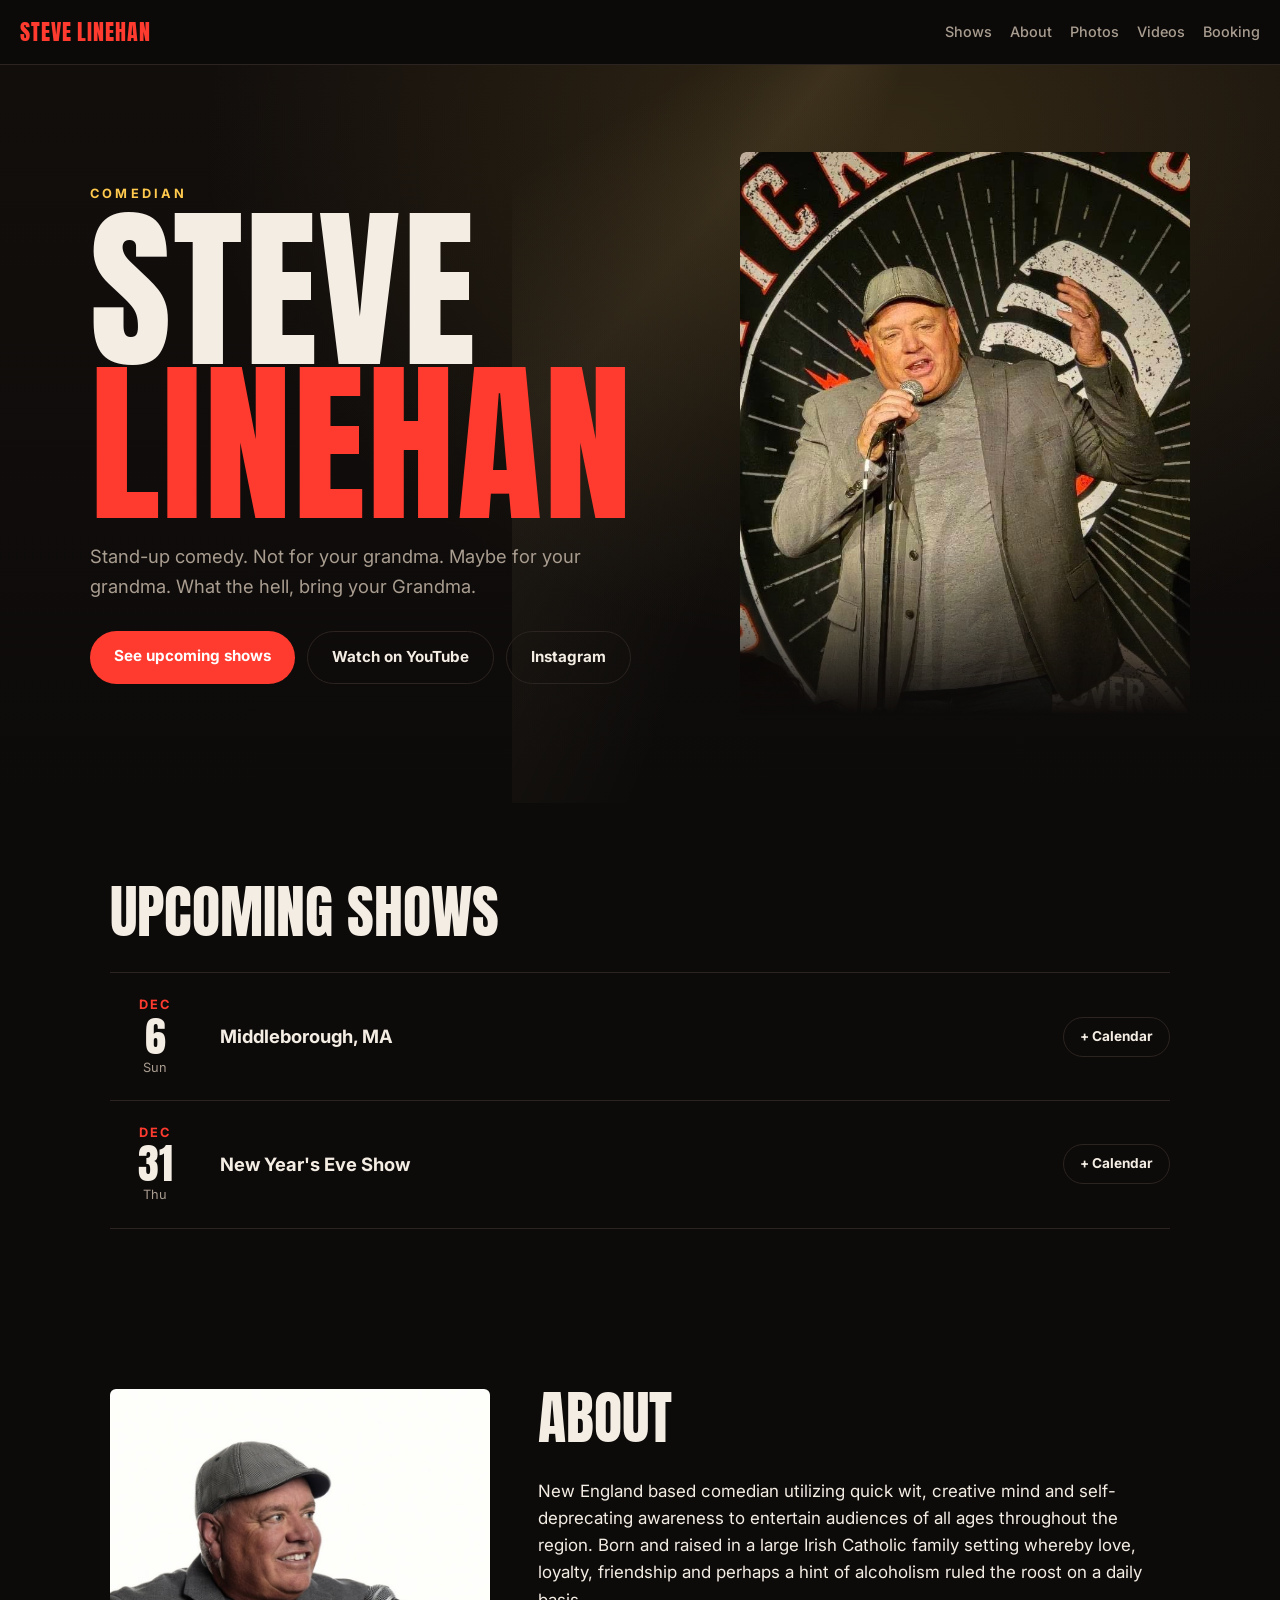
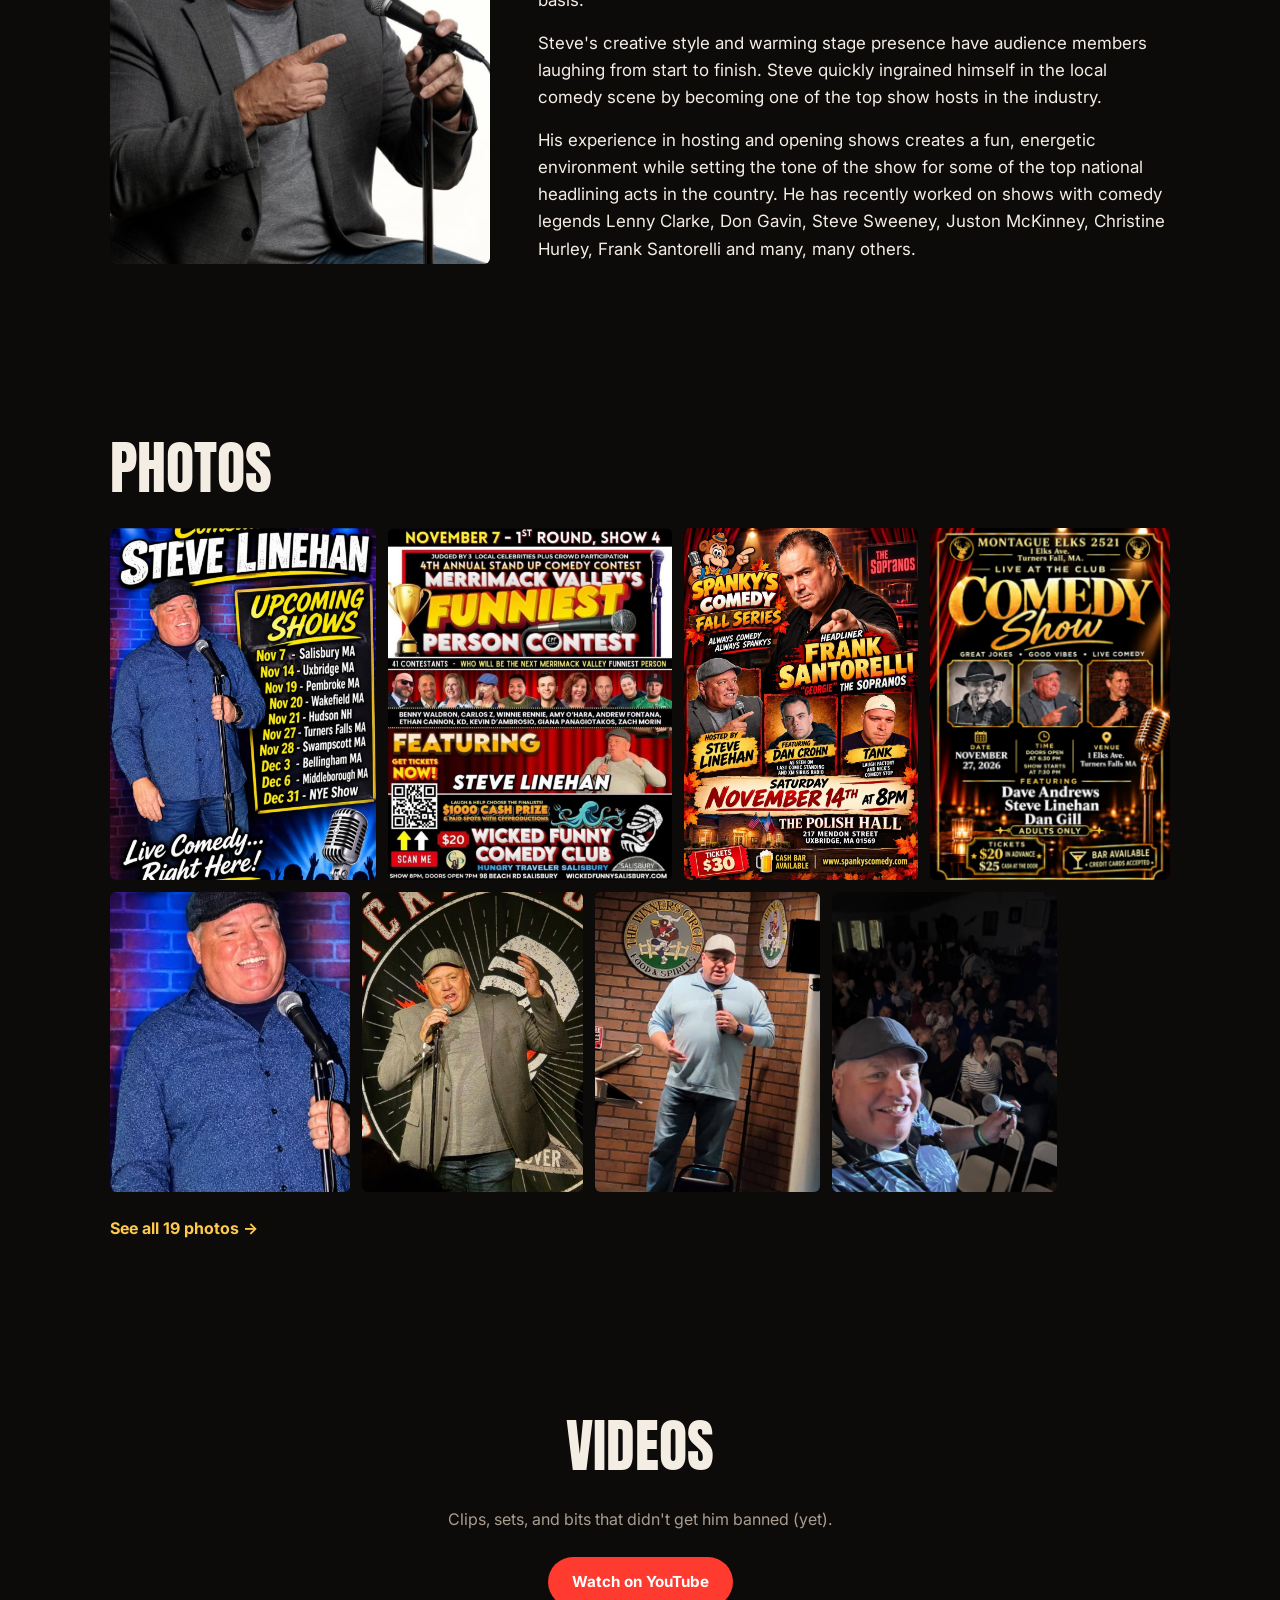
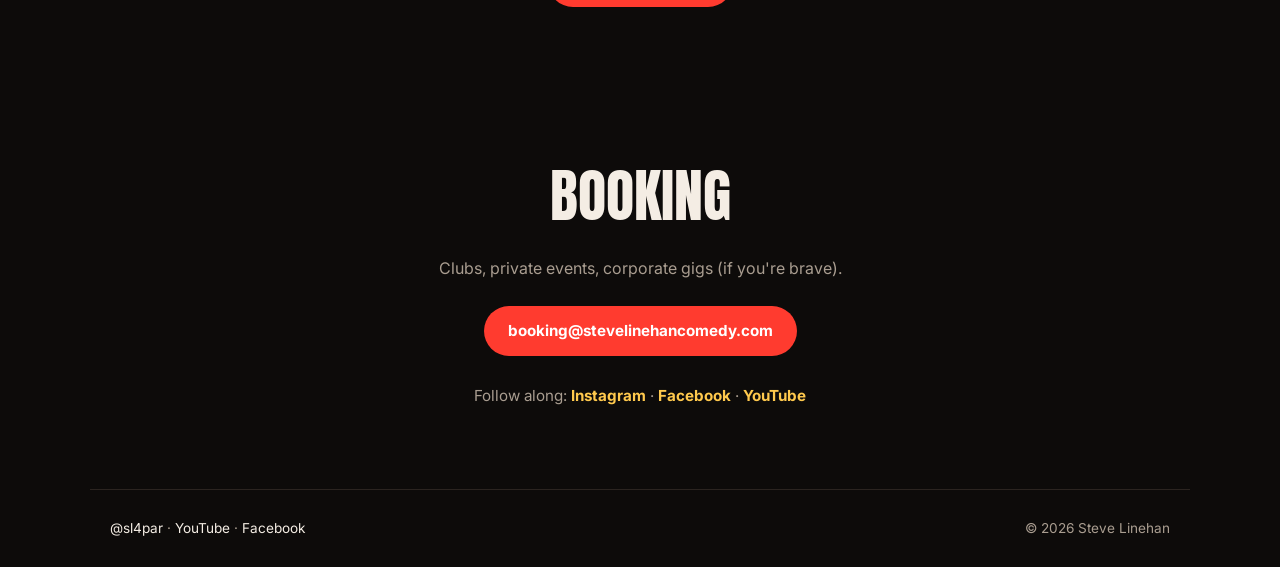
==== commit 2d391ce6: "Show two rows of photos on home page; add photos page Co-Authored-By: Claude Opus 5.5 <noreply@anthr" ====
--- a/index.html
+++ b/index.html
@@ -58,7 +58,7 @@
     <section id="photos" class="section">
       <h2 class="section-title">Photos</h2>
       <div id="gallery" class="gallery"></div>
-      <p class="more"><a id="ig-more" target="_blank" rel="noopener">More on Instagram →</a></p>
+      <p class="more"><a id="gallery-more" href="photos.html">See all photos →</a></p>
     </section>
 
     <section id="videos" class="section videos">
@@ -87,6 +87,7 @@
   </div>
 
   <script src="content.js"></script>
+  <script src="gallery.js"></script>
   <script src="script.js"></script>
 </body>
 </html>
--- a/styles.css
+++ b/styles.css
@@ -128,6 +128,9 @@
 }
 .tile img { width: 100%; height: 100%; object-fit: cover; transition: transform .3s ease; }
 .tile .placeholder { aspect-ratio: 1; }
+.tile[hidden] { display: none; }
+.more.back { margin: 0 0 16px; }
+.nav nav a[aria-current="page"] { color: var(--text); }
 .tile:hover img { transform: scale(1.04); }
 .tile .cap {
   position: absolute; left: 0; right: 0; bottom: 0; padding: 30px 12px 10px;
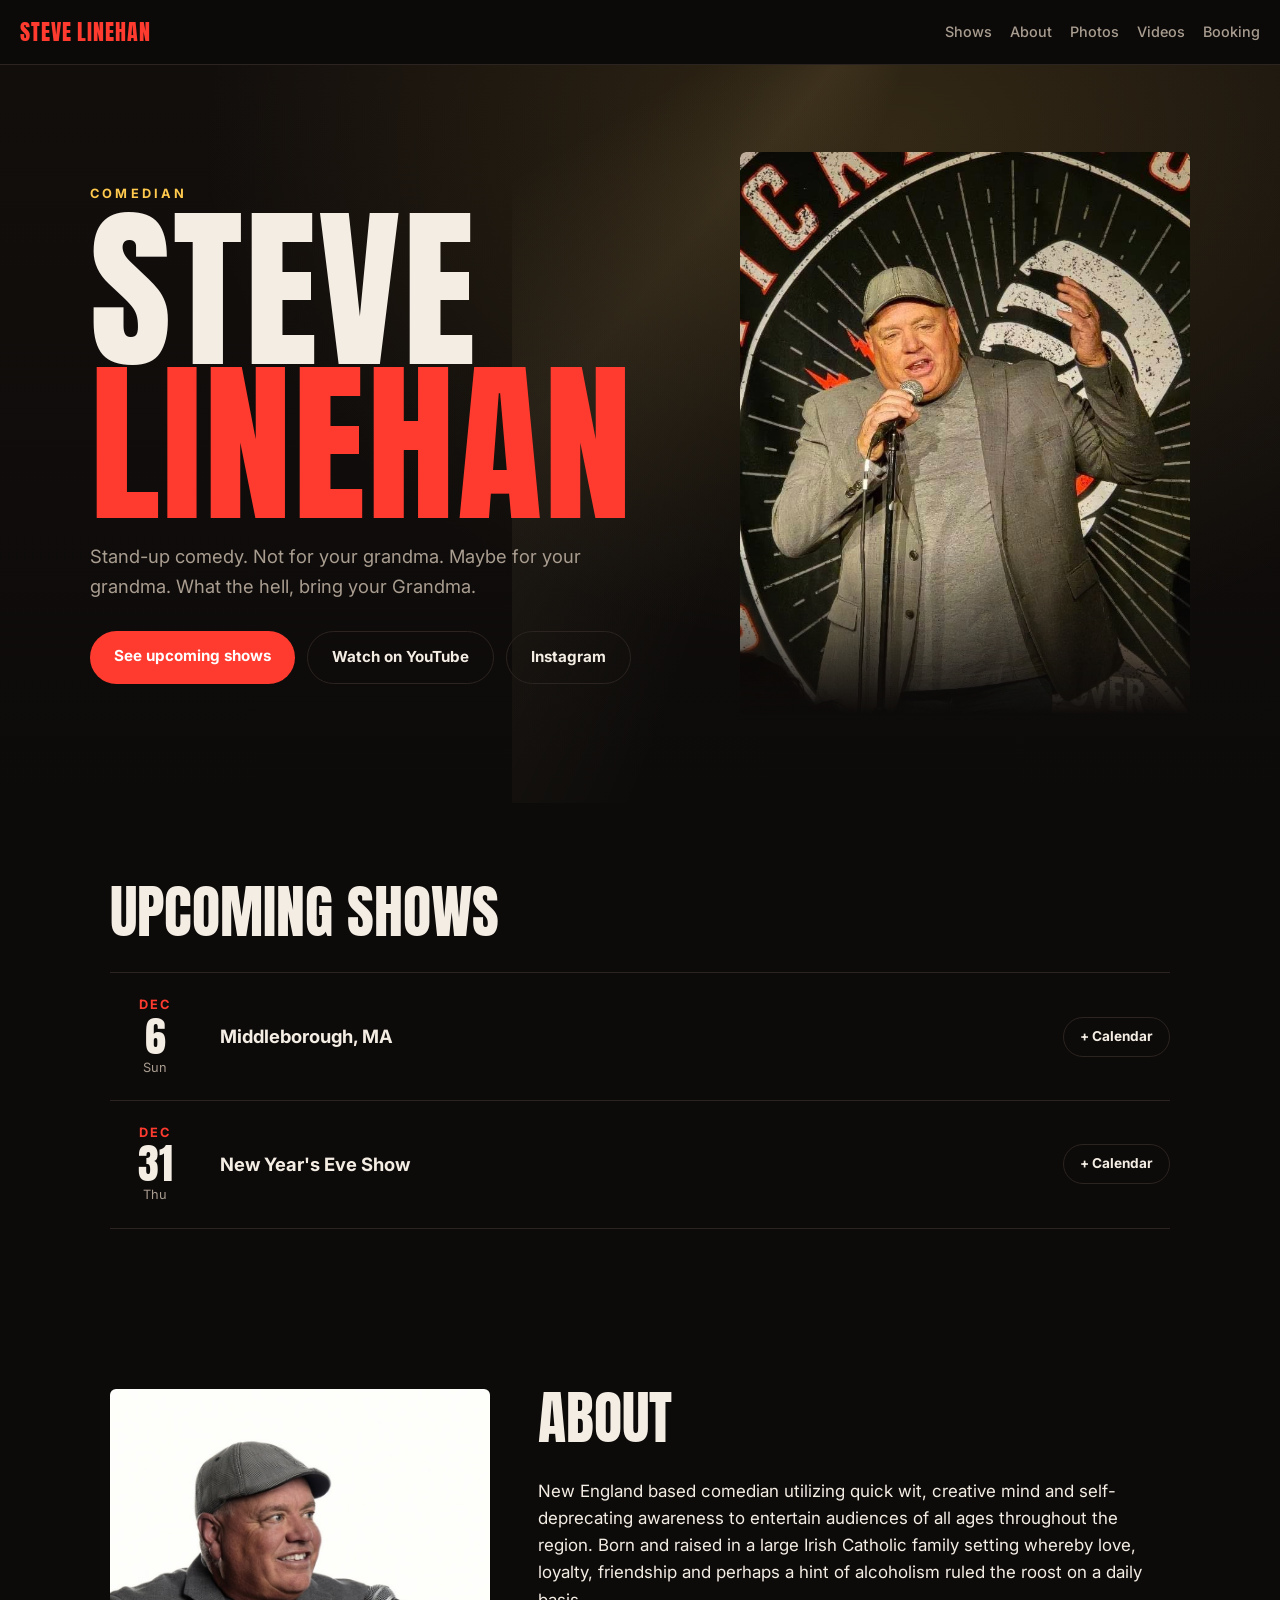
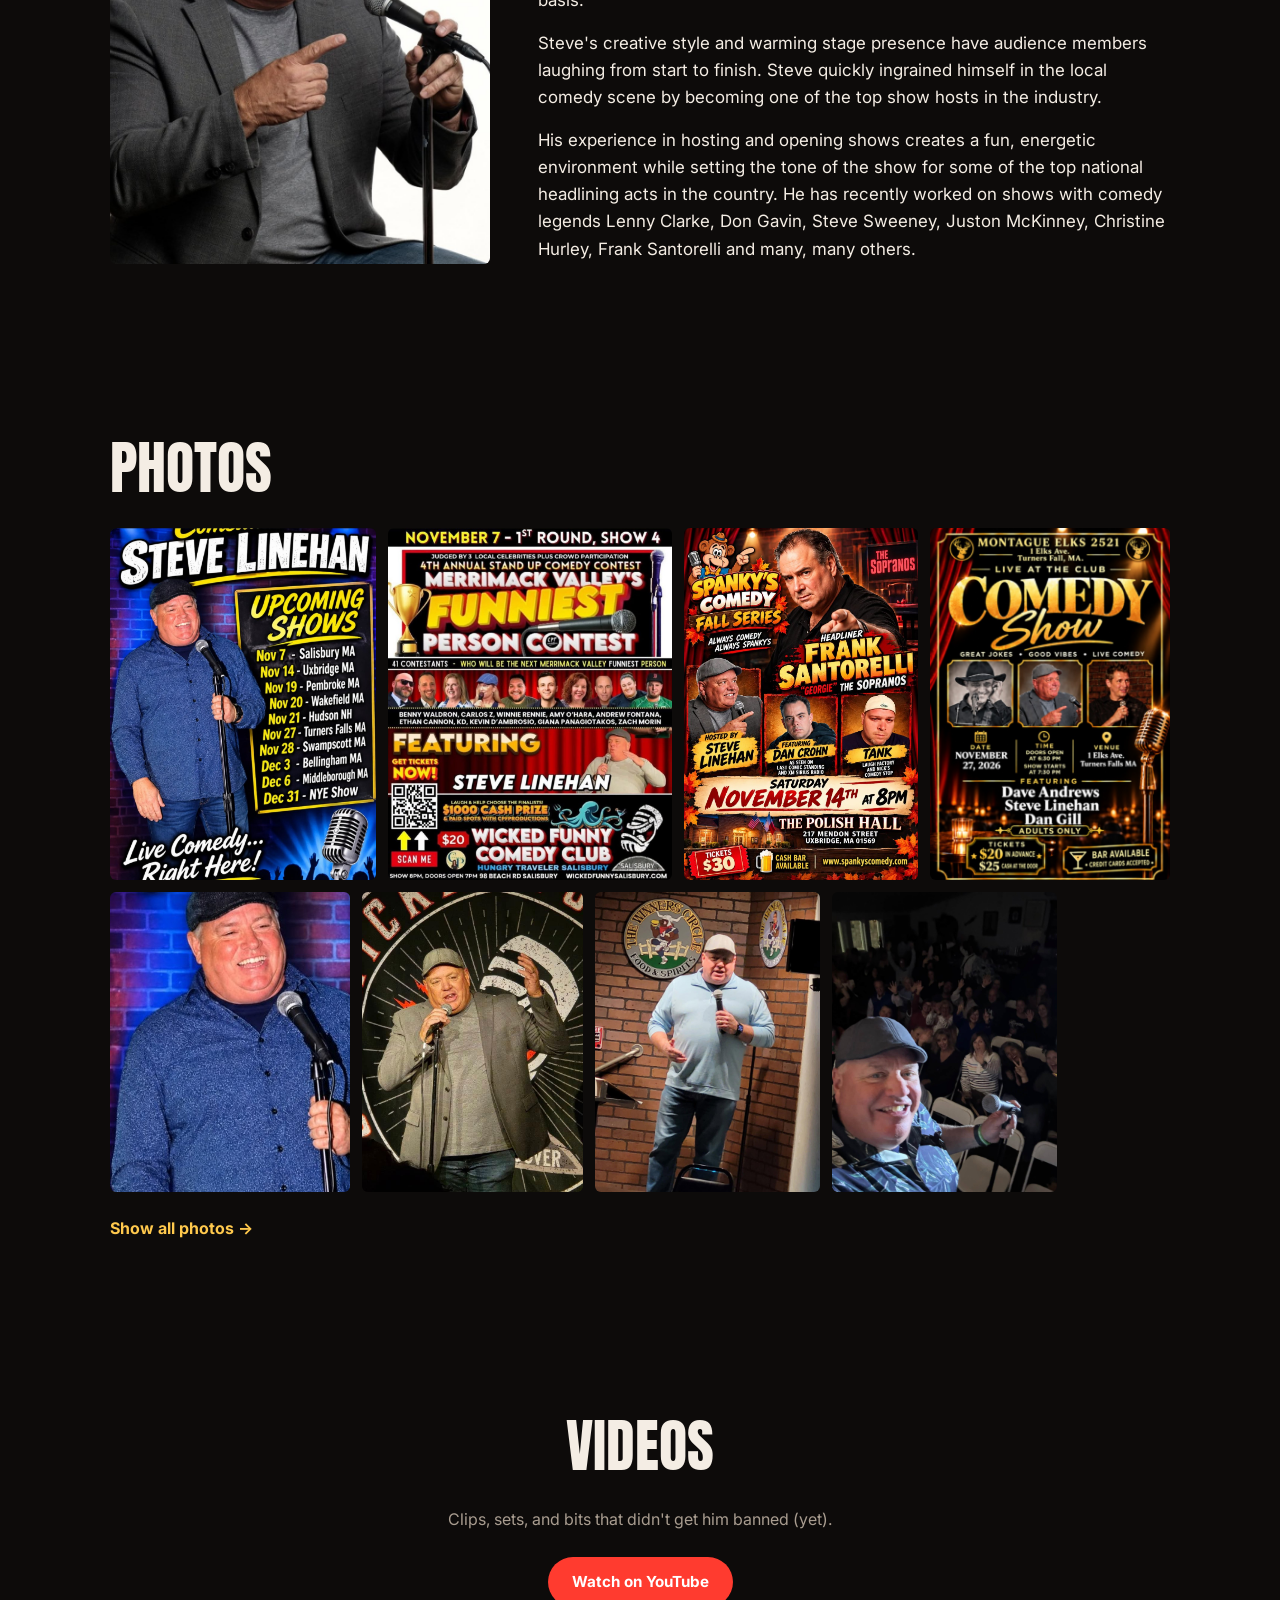
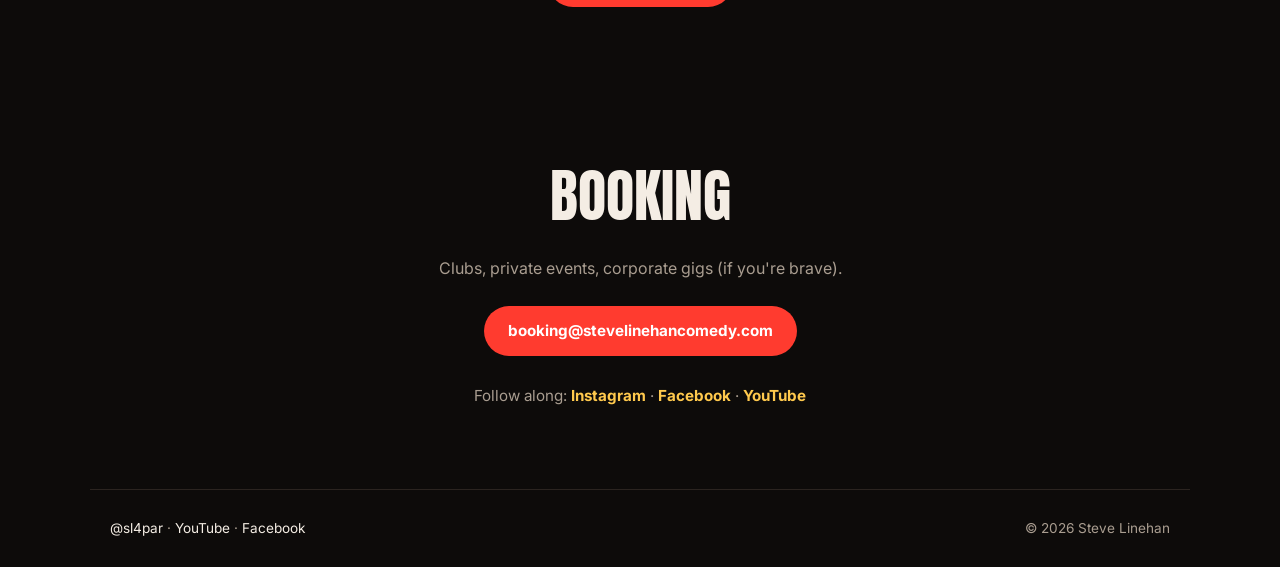
==== commit eb620dc5: "Use fixed 'Show all photos' link text Co-Authored-By: Claude Opus 5.5 <noreply@anthropic.com> Claude" ====
--- a/index.html
+++ b/index.html
@@ -58,7 +58,7 @@
     <section id="photos" class="section">
       <h2 class="section-title">Photos</h2>
       <div id="gallery" class="gallery"></div>
-      <p class="more"><a id="gallery-more" href="photos.html">See all photos →</a></p>
+      <p class="more"><a id="gallery-more" href="photos.html">Show all photos →</a></p>
     </section>
 
     <section id="videos" class="section videos">
